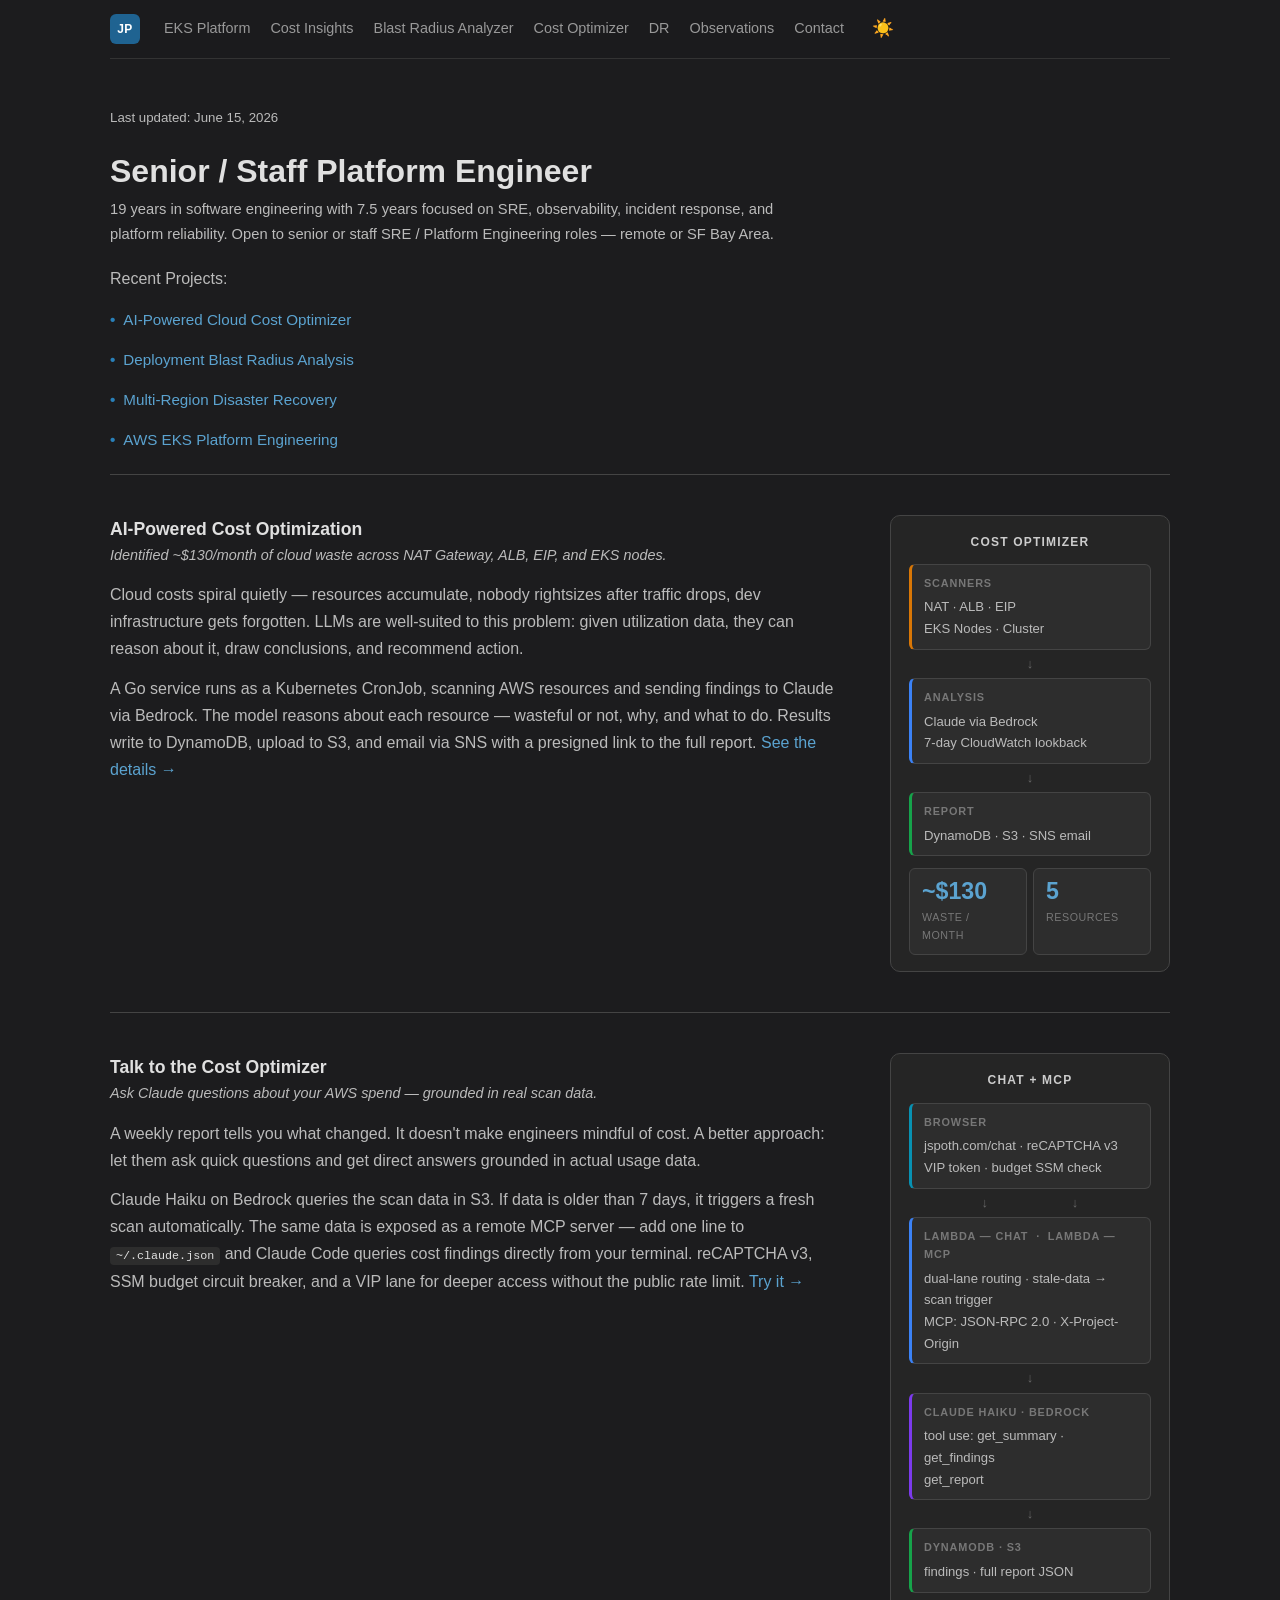
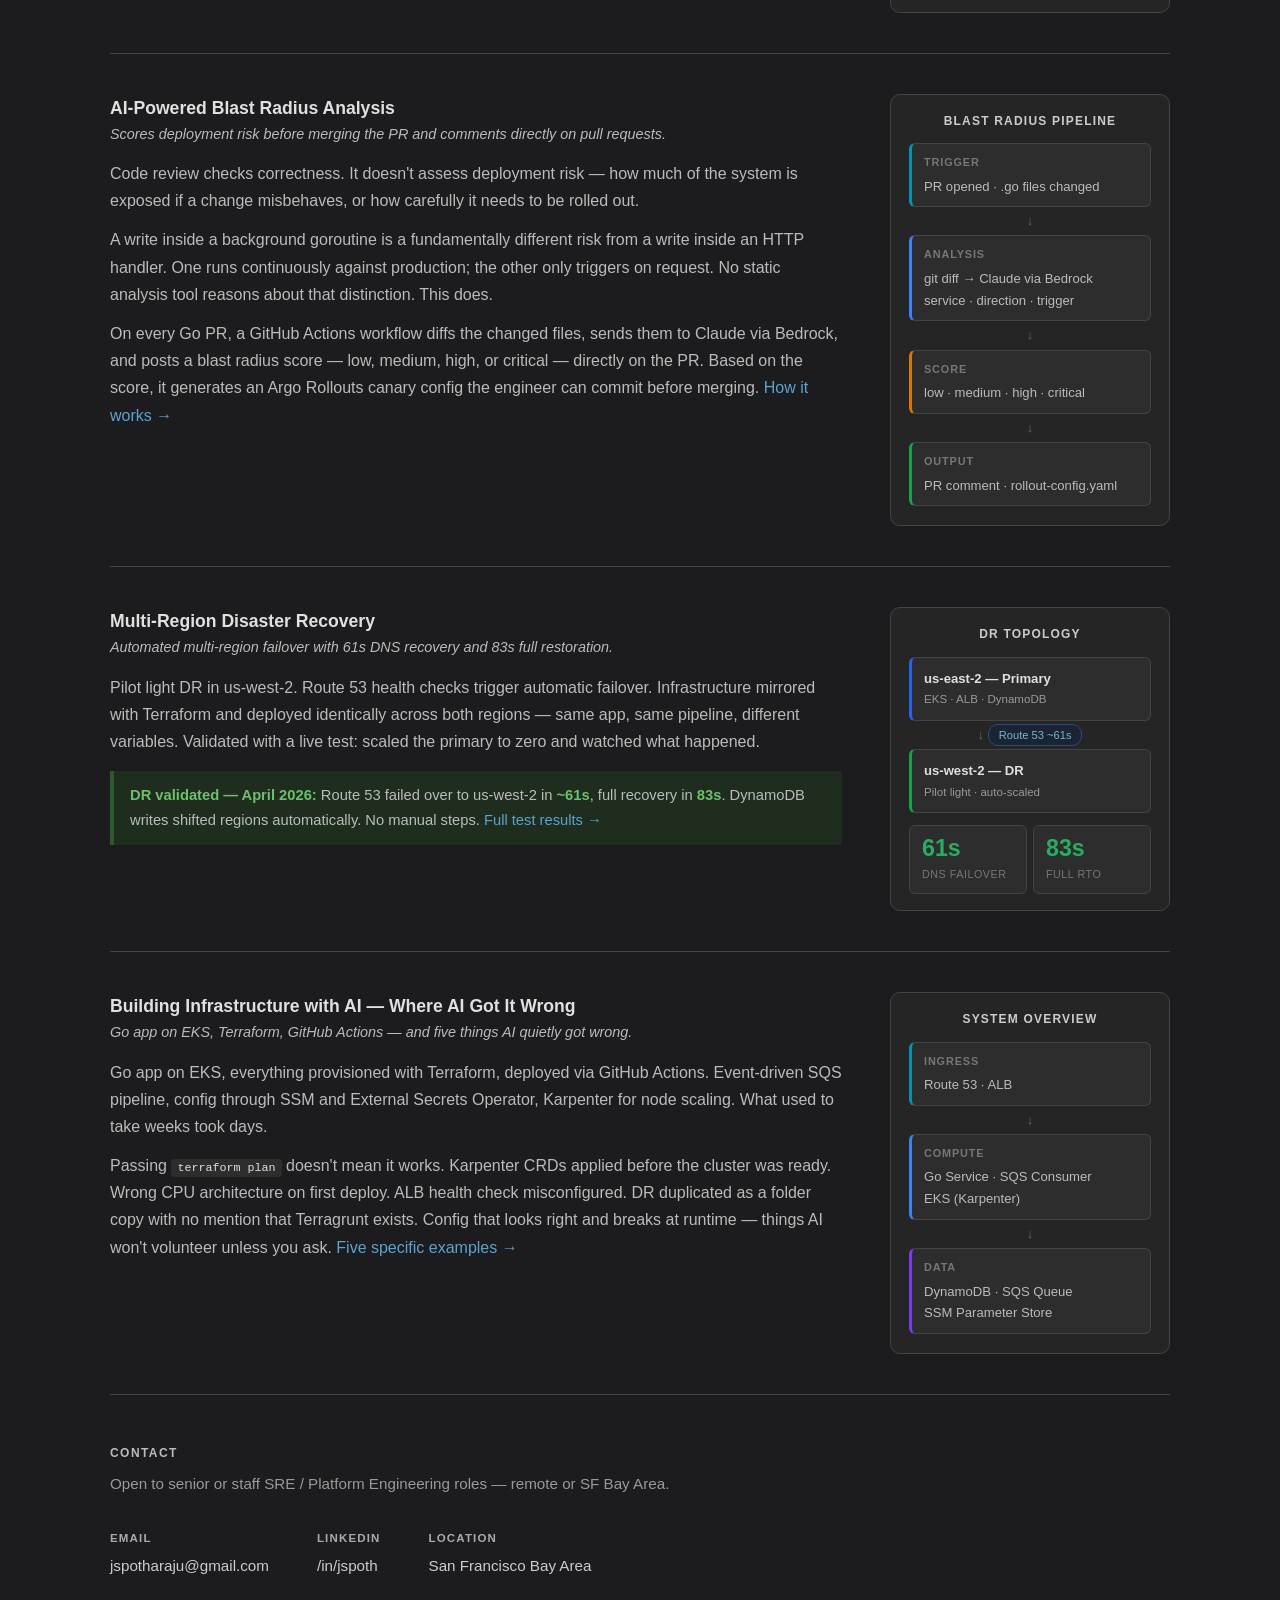
==== index.html @ 430bbf13 "updates" ====
<!DOCTYPE html>
<html lang="en">
<head>
  <script src="/nav.js"></script>
  <link rel="stylesheet" href="/common.css">
  <link rel="stylesheet" href="/dark.css">
  <meta charset="UTF-8" />
  <meta name="viewport" content="width=device-width, initial-scale=1.0" />
  <title>Jay — Senior / Staff Platform Engineer — SRE</title>
  <meta name="description" content="Senior / Staff Platform Engineer with 19 years in software engineering and 7.5 years in SRE. Projects: AI Cost Optimizer, Blast Radius Analyzer, Multi-Region DR, EKS Platform." />
  <meta property="og:title" content="Jay — Senior / Staff Platform Engineer" />
  <meta property="og:description" content="Senior / Staff Platform Engineer with 19 years in software engineering and 7.5 years in SRE. Projects: AI Cost Optimizer, Blast Radius Analyzer, Multi-Region DR, EKS Platform." />
  <meta property="og:url" content="https://jspoth.com" />
  <meta property="og:type" content="website" />
  <link rel="canonical" href="https://jspoth.com" />
  <link rel="sitemap" type="application/xml" href="/sitemap.xml" />
  <meta name="google-site-verification" content="3EYfHaQ2syX9AmXvRzODQ7EizHrTrhotlU9cLzuKhT4" />
  <style>


    /* INTRO — full width */
    .intro { max-width: 680px; margin-bottom: 0; }
    .bio { font-size: 0.82em; color: #aaa; text-transform: uppercase; letter-spacing: 0.08em; margin-bottom: 10px; }
    h1 { font-size: 2rem; font-weight: 600; margin-bottom: 6px; line-height: 1.25; }
    .dateline { font-size: 0.83em; color: #aaa; margin-bottom: 20px; }
    .dateline a { color: #aaa; }
    .dateline a:hover { color: #2980b9; }
    .experience { font-size: 0.92em; color: #666; margin-bottom: 18px; }
    .projects-list {
      list-style: none;
      padding: 0;
      margin: 0 0 18px;
    }
    .projects-list li {
      padding: 3px 0;
      color: #444;
      font-size: 0.95em;
    }
    .projects-list li::before {
      content: "•";
      color: #2980b9;
      font-weight: 700;
      margin-right: 8px;
    }
    .tagline {
      font-size: 0.9em;
      color: #2980b9;
      margin: -8px 0 14px;
      font-style: italic;
    }

    /* SECTION ROWS */
    .section {
      display: grid;
      grid-template-columns: 1fr 280px;
      gap: 48px;
      align-items: start;
      border-top: 1px solid #999;
      padding: 40px 0;
    }

    /* LEFT: text */
    h2 { font-size: 1.1rem; font-weight: 600; margin: 0 0 6px; color: #111; }
    p { margin: 0 0 12px; color: #444; }
    p:last-child { margin-bottom: 0; }
    .callout {
      background: #e8f5e9;
      border-left: 4px solid #27ae60;
      padding: 12px 16px;
      border-radius: 0 4px 4px 0;
      margin: 16px 0 0;
      font-size: 0.92em;
      color: #333;
    }
    .callout strong { color: #1e7e34; }

    /* RIGHT: diagram */
    .diagram {
      background: #fafafa;
      border: 1.5px solid #222;
      border-radius: 10px;
      padding: 16px 18px;
      font-size: 0.82em;
    }
    .diagram-label {
      font-size: 0.75rem;
      font-weight: 700;
      text-transform: uppercase;
      letter-spacing: 0.1em;
      color: #111;
      text-align: center;
      margin-bottom: 12px;
    }
    .layer {
      background: #fff;
      border: 1px solid #e8e8e8;
      border-left: 3px solid #e8e8e8;
      border-radius: 6px;
      padding: 9px 12px;
      margin-bottom: 3px;
    }
    .layer.blue   { border-color: #bfdbfe; border-left-color: #3b82f6; }
    .layer.purple { border-color: #ddd6fe; border-left-color: #7c3aed; }
    .layer.cyan   { border-color: #a5f3fc; border-left-color: #0891b2; }
    .layer.green  { border-color: #bbf7d0; border-left-color: #16a34a; }
    .layer.amber  { border-color: #fde68a; border-left-color: #d97706; }
    .layer.red    { border-color: #fecaca; border-left-color: #dc2626; }
    .layer-title {
      font-size: 0.68rem;
      font-weight: 600;
      text-transform: uppercase;
      letter-spacing: 0.08em;
      color: #999;
      margin-bottom: 4px;
    }
    .layer-body { color: #444; line-height: 1.65; }
    .flow-arrow { text-align: center; color: #bbb; margin: 3px 0; }
    .region {
      background: #fff;
      border: 1px solid #e0e0e0;
      border-left: 3px solid #e0e0e0;
      border-radius: 6px;
      padding: 10px 12px;
      margin-bottom: 3px;
    }
    .region.primary { border-color: #93c5fd; border-left-color: #2563eb; }
    .region.standby { border-color: #86efac; border-left-color: #16a34a; }
    .region-name { font-weight: 600; color: #222; }
    .region-sub  { color: #888; font-size: 0.88em; }
    .failover-badge {
      display: inline-block;
      background: #e3f2fd;
      border: 1px solid #90caf9;
      border-radius: 10px;
      padding: 1px 10px;
      color: #1976d2;
      font-size: 0.85em;
    }
    .stats { display: grid; grid-template-columns: 1fr 1fr; gap: 6px; margin-top: 12px; }
    .stat {
      background: #fff;
      border: 1px solid #e8e8e8;
      border-radius: 6px;
      padding: 10px 12px;
    }
    .stat-value { font-size: 1.45rem; font-weight: 600; color: #2980b9; line-height: 1.1; }
    .stat-value.green { color: #27ae60; }
    .stat-label { font-size: 0.67rem; color: #aaa; margin-top: 3px; text-transform: uppercase; letter-spacing: 0.05em; }

    /* ARCH DIAGRAM */
    .arch-section { border-top: 1px solid #999; padding: 40px 0; }
    .arch-section h2 { font-size: 1.1rem; font-weight: 600; margin: 0 0 32px; color: #111; }
    .arch-grid {
      display: grid;
      grid-template-columns: 1fr 180px 1fr;
      gap: 0;
      align-items: start;
    }
    .swim-lane {
      border: 1.5px solid #e0e0e0;
      border-radius: 10px;
      overflow: hidden;
    }
    .swim-lane-header {
      background: #f4f4f4;
      border-bottom: 1.5px solid #e0e0e0;
      padding: 8px 14px;
      font-size: 0.7rem;
      font-weight: 700;
      text-transform: uppercase;
      letter-spacing: 0.1em;
      color: #666;
      text-align: center;
    }
    .swim-lane-body { padding: 14px 12px; }
    .arch-node {
      border-radius: 6px;
      padding: 8px 12px;
      margin-bottom: 4px;
      font-size: 0.8em;
      line-height: 1.5;
    }
    .arch-node.trigger  { background: #fef3c7; border: 1px solid #fde68a; }
    .arch-node.compute  { background: #dbeafe; border: 1px solid #bfdbfe; }
    .arch-node.analysis { background: #ede9fe; border: 1px solid #ddd6fe; }
    .arch-node.data     { background: #d1fae5; border: 1px solid #a7f3d0; }
    .arch-node.notify   { background: #fee2e2; border: 1px solid #fecaca; }
    .arch-node.client   { background: #e0f2fe; border: 1px solid #bae6fd; }
    .arch-node-title    { font-weight: 600; color: #222; }
    .arch-node-sub      { color: #666; font-size: 0.88em; }
    .arch-arrow { text-align: center; color: #bbb; font-size: 0.9em; margin: 3px 0; }
    .arch-center {
      display: flex;
      flex-direction: column;
      align-items: center;
      justify-content: center;
      padding: 14px 8px;
      gap: 6px;
      margin-top: 36px;
    }
    .data-store {
      background: #d1fae5;
      border: 1.5px solid #34d399;
      border-radius: 8px;
      padding: 10px 12px;
      width: 100%;
      box-sizing: border-box;
      text-align: center;
      font-size: 0.78em;
    }
    .data-store-label { font-weight: 700; color: #065f46; font-size: 0.72em; text-transform: uppercase; letter-spacing: 0.06em; }
    .data-store-sub { color: #047857; }
    .arch-h-arrow { color: #bbb; font-size: 0.85em; text-align: center; margin: 4px 0; }
    .ssm-badge {
      display: inline-block;
      background: #fff7ed;
      border: 1px solid #fed7aa;
      border-radius: 4px;
      padding: 2px 7px;
      font-size: 0.75em;
      color: #9a3412;
    }
    .lane-connector {
      display: flex;
      align-items: center;
      justify-content: center;
      padding: 0 4px;
      margin-top: 80px;
      color: #bbb;
      font-size: 1.1em;
    }

    /* CONTACT */
    .contact-section {
      border-top: 1px solid #999;
      padding: 48px 0 64px;
    }
    .contact-heading {
      font-size: 0.75rem;
      font-weight: 700;
      text-transform: uppercase;
      letter-spacing: 0.12em;
      color: #999;
      margin: 0 0 8px;
    }
    .contact-sub {
      color: #555;
      font-size: 0.95em;
      margin: 0 0 32px;
    }
    .contact-grid {
      display: flex;
      gap: 48px;
      flex-wrap: wrap;
    }
    .contact-item { display: flex; flex-direction: column; gap: 4px; }
    .contact-label {
      font-size: 0.72rem;
      font-weight: 600;
      text-transform: uppercase;
      letter-spacing: 0.1em;
      color: #aaa;
    }
    .contact-value { font-size: 0.95em; color: #333; }
    a.contact-value { color: #2980b9; }
    a.contact-value:hover { text-decoration: underline; }

    /* MOBILE */
    @media (max-width: 740px) {
      .section { grid-template-columns: 1fr; gap: 24px; }
      .arch-grid { grid-template-columns: 1fr; }
      .arch-center { margin-top: 0; }
      .lane-connector { display: none; }
      .contact-grid { gap: 24px; }
    }
  </style>
</head>
<body>

  <nav></nav>

  <script>
    const _t = new URLSearchParams(window.location.search).get("token");
    if (_t) { localStorage.setItem("vip_token", _t); history.replaceState(null, "", "/"); }
    document.addEventListener('DOMContentLoaded', function() {
      var u = 'jspotharaju', d = 'gmail.com';
      var el = document.getElementById('contact-email');
      if (el) { el.href = 'mailto:' + u + '@' + d; el.textContent = u + '@' + d; }
    });
  </script>

  <!-- INTRO: full width -->
  <div class="intro">
    <p class="dateline">Last updated: June 15, 2026</p>
    <h1>Senior / Staff Platform Engineer</h1>
    <p class="experience">19 years in software engineering with 7.5 years focused on SRE, observability, incident response, and platform reliability.
      Open to senior or staff SRE / Platform Engineering roles — remote or SF Bay Area.</p>
    <p> Recent Projects: </p>
    <ul class="projects-list">
      <li><a href="#cost-optimizer">AI-Powered Cloud Cost Optimizer</a></li>
      <li><a href="#blast-radius">Deployment Blast Radius Analysis</a></li>
      <li><a href="#dr">Multi-Region Disaster Recovery</a></li>
      <li><a href="#eks-platform">AWS EKS Platform Engineering</a></li>
    </ul>
  </div>

  <!-- SECTION 1: Cost Optimization -->
  <div id="cost-optimizer" class="section">
    <div>
      <h2>AI-Powered Cost Optimization</h2>
      <p class="tagline">Identified ~$130/month of cloud waste across NAT Gateway, ALB, EIP, and EKS nodes.</p>
      <p>
        Cloud costs spiral quietly — resources accumulate, nobody rightsizes after traffic drops, dev infrastructure gets forgotten. LLMs are well-suited to this problem: given utilization data, they can reason about it, draw conclusions, and recommend action.
      </p>
      <p>
        A Go service runs as a Kubernetes CronJob, scanning AWS resources and sending findings to Claude via Bedrock.
        The model reasons about each resource — wasteful or not, why, and what to do. Results write to DynamoDB,
        upload to S3, and email via SNS with a presigned link to the full report.
        <a href="cost-optimizer.html">See the details →</a>
      </p>
    </div>
    <div class="diagram">
      <div class="diagram-label">Cost Optimizer</div>
      <div class="layer amber">
        <div class="layer-title">Scanners</div>
        <div class="layer-body">NAT &middot; ALB &middot; EIP<br>EKS Nodes &middot; Cluster</div>
      </div>
      <div class="flow-arrow">↓</div>
      <div class="layer blue">
        <div class="layer-title">Analysis</div>
        <div class="layer-body">Claude via Bedrock<br>7-day CloudWatch lookback</div>
      </div>
      <div class="flow-arrow">↓</div>
      <div class="layer green">
        <div class="layer-title">Report</div>
        <div class="layer-body">DynamoDB &middot; S3 &middot; SNS email</div>
      </div>
      <div class="stats">
        <div class="stat">
          <div class="stat-value">~$130</div>
          <div class="stat-label">Waste / Month</div>
        </div>
        <div class="stat">
          <div class="stat-value">5</div>
          <div class="stat-label">Resources</div>
        </div>
      </div>
    </div>
  </div>

  <!-- SECTION 2: Talk to the Cost Optimizer -->
  <div class="section">
    <div>
      <h2>Talk to the Cost Optimizer</h2>
      <p class="tagline">Ask Claude questions about your AWS spend — grounded in real scan data.</p>
      <p>
        A weekly report tells you what changed. It doesn't make engineers mindful of cost. A better approach: let them ask quick questions and get direct answers grounded in actual usage data.
      </p>
      <p>
        Claude Haiku on Bedrock queries the scan data in S3. If data is older than 7 days, it triggers a fresh scan automatically. The same data is exposed as a remote MCP server — add one line to <code>~/.claude.json</code> and Claude Code queries cost findings directly from your terminal. reCAPTCHA v3, SSM budget circuit breaker, and a VIP lane for deeper access without the public rate limit.
        <a href="chat.html">Try it →</a>
      </p>
    </div>
    <div class="diagram">
      <div class="diagram-label">Chat + MCP</div>
      <div class="layer cyan">
        <div class="layer-title">Browser</div>
        <div class="layer-body">jspoth.com/chat · reCAPTCHA v3<br>VIP token · budget SSM check</div>
      </div>
      <div class="flow-arrow">↓ &nbsp;&nbsp;&nbsp;&nbsp;&nbsp;&nbsp;&nbsp;&nbsp;&nbsp;&nbsp;&nbsp;&nbsp;&nbsp;&nbsp;&nbsp;&nbsp;&nbsp;&nbsp;&nbsp;&nbsp;&nbsp;&nbsp;↓</div>
      <div class="layer blue">
        <div class="layer-title">Lambda — chat &nbsp;·&nbsp; Lambda — mcp</div>
        <div class="layer-body">dual-lane routing · stale-data → scan trigger<br>MCP: JSON-RPC 2.0 · X-Project-Origin</div>
      </div>
      <div class="flow-arrow">↓</div>
      <div class="layer purple">
        <div class="layer-title">Claude Haiku · Bedrock</div>
        <div class="layer-body">tool use: get_summary · get_findings<br>get_report</div>
      </div>
      <div class="flow-arrow">↓</div>
      <div class="layer green">
        <div class="layer-title">DynamoDB · S3</div>
        <div class="layer-body">findings · full report JSON</div>
      </div>
    </div>
  </div>

  <!-- SECTION 3: Blast Radius Analysis -->
  <div id="blast-radius" class="section">
    <div>
      <h2>AI-Powered Blast Radius Analysis</h2>
      <p class="tagline">Scores deployment risk before merging the PR and comments directly on pull requests.</p>
      <p>
        Code review checks correctness. It doesn't assess deployment risk — how much of the system is exposed if a change misbehaves, or how carefully it needs to be rolled out.
      </p>
      <p>
        A write inside a background goroutine is a fundamentally different risk from a write inside an HTTP handler. One runs continuously against production; the other only triggers on request. No static analysis tool reasons about that distinction. This does.
      </p>
      <p>
        On every Go PR, a GitHub Actions workflow diffs the changed files, sends them to Claude via Bedrock, and posts a blast radius score — low, medium, high, or critical — directly on the PR. Based on the score, it generates an Argo Rollouts canary config the engineer can commit before merging.
        <a href="blast-radius.html">How it works &rarr;</a>
      </p>
    </div>
    <div class="diagram">
      <div class="diagram-label">Blast Radius Pipeline</div>
      <div class="layer cyan">
        <div class="layer-title">Trigger</div>
        <div class="layer-body">PR opened &middot; .go files changed</div>
      </div>
      <div class="flow-arrow">&darr;</div>
      <div class="layer blue">
        <div class="layer-title">Analysis</div>
        <div class="layer-body">git diff &rarr; Claude via Bedrock<br>service &middot; direction &middot; trigger</div>
      </div>
      <div class="flow-arrow">&darr;</div>
      <div class="layer amber">
        <div class="layer-title">Score</div>
        <div class="layer-body">low &middot; medium &middot; high &middot; critical</div>
      </div>
      <div class="flow-arrow">&darr;</div>
      <div class="layer green">
        <div class="layer-title">Output</div>
        <div class="layer-body">PR comment &middot; rollout-config.yaml</div>
      </div>
    </div>
  </div>

  <!-- SECTION 4: Multi-Region DR -->
  <div id="dr" class="section">
    <div>
      <h2>Multi-Region Disaster Recovery</h2>
      <p class="tagline">Automated multi-region failover with 61s DNS recovery and 83s full restoration.</p>
      <p>
        Pilot light DR in us-west-2. Route 53 health checks trigger automatic failover. Infrastructure mirrored with Terraform and deployed identically across both regions — same app, same pipeline, different variables. Validated with a live test: scaled the primary to zero and watched what happened.
      </p>
      <div class="callout">
        <strong>DR validated — April 2026:</strong> Route 53 failed over to us-west-2 in <strong>~61s</strong>,
        full recovery in <strong>83s</strong>. DynamoDB writes shifted regions automatically. No manual steps.
        <a href="dr.html#test-results">Full test results →</a>
      </div>
    </div>
    <div class="diagram">
      <div class="diagram-label">DR Topology</div>
      <div class="region primary">
        <div class="region-name">us-east-2 — Primary</div>
        <div class="region-sub">EKS &middot; ALB &middot; DynamoDB</div>
      </div>
      <div class="flow-arrow">↓ <span class="failover-badge">Route 53 ~61s</span></div>
      <div class="region standby">
        <div class="region-name">us-west-2 — DR</div>
        <div class="region-sub">Pilot light &middot; auto-scaled</div>
      </div>
      <div class="stats">
        <div class="stat">
          <div class="stat-value green">61s</div>
          <div class="stat-label">DNS Failover</div>
        </div>
        <div class="stat">
          <div class="stat-value green">83s</div>
          <div class="stat-label">Full RTO</div>
        </div>
      </div>
    </div>
  </div>

  <!-- SECTION 5: EKS Platform -->
  <div id="eks-platform" class="section">
    <div>
      <h2>Building Infrastructure with AI — Where AI Got It Wrong</h2>
      <p class="tagline">Go app on EKS, Terraform, GitHub Actions — and five things AI quietly got wrong.</p>
      <p>
        Go app on EKS, everything provisioned with Terraform, deployed via GitHub Actions. Event-driven SQS pipeline, config through SSM and External Secrets Operator, Karpenter for node scaling. What used to take weeks took days.
      </p>
      <p>
        Passing <code>terraform plan</code> doesn't mean it works. Karpenter CRDs applied before the cluster was ready. Wrong CPU architecture on first deploy. ALB health check misconfigured. DR duplicated as a folder copy with no mention that Terragrunt exists. Config that looks right and breaks at runtime — things AI won't volunteer unless you ask.
        <a href="lessons.html">Five specific examples →</a>
      </p>
    </div>
    <div class="diagram">
      <div class="diagram-label">System Overview</div>
      <div class="layer cyan">
        <div class="layer-title">Ingress</div>
        <div class="layer-body">Route 53 &middot; ALB</div>
      </div>
      <div class="flow-arrow">↓</div>
      <div class="layer blue">
        <div class="layer-title">Compute</div>
        <div class="layer-body">Go Service &middot; SQS Consumer<br>EKS (Karpenter)</div>
      </div>
      <div class="flow-arrow">↓</div>
      <div class="layer purple">
        <div class="layer-title">Data</div>
        <div class="layer-body">DynamoDB &middot; SQS Queue<br>SSM Parameter Store</div>
      </div>
    </div>
  </div>

  <div id="contact" class="contact-section">
    <p class="contact-heading">Contact</p>
    <p class="contact-sub">Open to senior or staff SRE / Platform Engineering roles — remote or SF Bay Area.</p>
    <div class="contact-grid">
      <div class="contact-item">
        <span class="contact-label">Email</span>
        <a class="contact-value" id="contact-email" href="#">—</a>
      </div>
      <div class="contact-item">
        <span class="contact-label">LinkedIn</span>
        <a class="contact-value" href="https://www.linkedin.com/in/jspoth/" target="_blank" rel="noopener">/in/jspoth</a>
      </div>
      <div class="contact-item">
        <span class="contact-label">Location</span>
        <span class="contact-value">San Francisco Bay Area</span>
      </div>
    </div>
  </div>

  <noscript><p style="font-size:0.85em;color:#999;margin-top:40px;">Email: jspotharaju [at] gmail [dot] com</p></noscript>

</body>
</html>
---- common.css ----
body {
  font-family: -apple-system, BlinkMacSystemFont, "Segoe UI", Roboto, sans-serif;
  max-width: 1060px;
  margin: 0 auto;
  padding: 0 24px 80px;
  color: #333;
  line-height: 1.7;
}

nav {
  position: sticky;
  top: 0;
  background: rgba(255,255,255,0.92);
  backdrop-filter: blur(8px);
  -webkit-backdrop-filter: blur(8px);
  border-bottom: 1px solid #eee;
  padding: 14px 0;
  margin-bottom: 48px;
  z-index: 100;
}
nav a { margin-right: 20px; color: #555; text-decoration: none; font-size: 0.9em; }
nav a:hover { color: #2980b9; }
.logo {
  display: inline-flex;
  align-items: center;
  justify-content: center;
  width: 30px;
  height: 30px;
  background: #2980b9;
  color: #fff !important;
  border-radius: 6px;
  font-weight: 700;
  font-size: 0.75em;
  letter-spacing: 0.04em;
  margin-right: 24px;
  text-decoration: none !important;
  vertical-align: middle;
  flex-shrink: 0;
}
.logo:hover { background: #1f6391; text-decoration: none !important; }

a { color: #2980b9; text-decoration: none; }
a:hover { text-decoration: underline; }

code {
  background: #f4f4f4;
  padding: 2px 6px;
  border-radius: 4px;
  font-size: 0.9em;
}

pre {
  background: #f4f4f4;
  padding: 16px;
  border-radius: 6px;
  overflow-x: auto;
  font-size: 0.88em;
  line-height: 1.6;
}

ol, ul { padding-left: 20px; }
li { margin-bottom: 8px; }
.subtitle { color: #666; margin-top: 0; }

#nav-toggle { display: none; }
.nav-hamburger { display: none; }

@media (max-width: 640px) {
  nav {
    display: flex;
    align-items: center;
    flex-wrap: wrap;
    padding: 10px 0;
  }
  .logo { order: 0; margin-right: auto; }
  .nav-hamburger {
    order: 1;
    display: inline-block;
    cursor: pointer;
    font-size: 1.3em;
    padding: 2px 8px;
  }
  nav button { order: 2; }
  nav a:not(.logo) {
    order: 3;
    display: none;
    width: 100%;
    padding: 8px 0;
    margin-right: 0;
    font-size: 0.9em;
    border-bottom: 1px solid #eee;
  }
  #nav-toggle:checked ~ a:not(.logo) { display: block; }
}
---- dark.css ----
[data-theme="dark"] body { background: #1c1c1e; color: #ccc; }
[data-theme="dark"] nav { background: rgba(28,28,30,0.95) !important; border-color: #333 !important; }
[data-theme="dark"] nav a { color: #999; }
[data-theme="dark"] .logo { background: #1f6391; }
[data-theme="dark"] nav a:hover { color: #5ba3d0; }
[data-theme="dark"] a { color: #5ba3d0; }
[data-theme="dark"] h1, [data-theme="dark"] h2, [data-theme="dark"] h3 { color: #e0e0e0; }
[data-theme="dark"] p { color: #bbb; }
[data-theme="dark"] .projects-list li { color: #ccc; }
[data-theme="dark"] code { background: #2d2d2d; color: #e0e0e0; }
[data-theme="dark"] pre { background: #2d2d2d; color: #e0e0e0; }
[data-theme="dark"] .diagram { background: #252525; border-color: #444; }
[data-theme="dark"] .diagram-label { color: #ccc; }
[data-theme="dark"] .layer { background: #2d2d2d !important; border-color: #444 !important; }
[data-theme="dark"] .layer.blue   { border-left-color: #3b82f6 !important; }
[data-theme="dark"] .layer.purple { border-left-color: #7c3aed !important; }
[data-theme="dark"] .layer.cyan   { border-left-color: #0891b2 !important; }
[data-theme="dark"] .layer.green  { border-left-color: #16a34a !important; }
[data-theme="dark"] .layer.amber  { border-left-color: #d97706 !important; }
[data-theme="dark"] .layer.red    { border-left-color: #dc2626 !important; }
[data-theme="dark"] .layer-title { color: #777 !important; }
[data-theme="dark"] .layer-body { color: #bbb !important; }
[data-theme="dark"] .flow-arrow { color: #666; }
[data-theme="dark"] .arch-node { background: #2d2d2d !important; border-color: #444 !important; }
[data-theme="dark"] .arch-node-title { color: #e0e0e0; }
[data-theme="dark"] .arch-node-sub { color: #999; }
[data-theme="dark"] .data-store { background: #1e2d26 !important; border-color: #2d5a3d !important; }
[data-theme="dark"] .data-store-label { color: #6dbf8a; }
[data-theme="dark"] .data-store-sub { color: #4a9966; }
[data-theme="dark"] .failover-badge { background: #1a2433; border-color: #2d4a7f; color: #7ab3d4; }
[data-theme="dark"] .ssm-badge { background: #2d1e0a; border-color: #7f4a00; color: #d4956a; }
[data-theme="dark"] .stat { background: #2d2d2d; border-color: #444; }
[data-theme="dark"] .stat-value { color: #5ba3d0; }
[data-theme="dark"] .stat-label { color: #777; }
[data-theme="dark"] .callout { background: #1e2d1e; border-color: #2d5a2d; color: #bbb; }
[data-theme="dark"] .callout strong { color: #6dbf6d; }
[data-theme="dark"] .callout.blue { background: #1a2433; border-color: #2d4a7f; color: #bbb; }
[data-theme="dark"] .callout-amber { background: #2a1e0a; border-color: #7f4a00; color: #bbb; }
[data-theme="dark"] .section { border-color: #444; }
[data-theme="dark"] .contact-section { border-color: #444; }
[data-theme="dark"] .contact-sub { color: #999; }
[data-theme="dark"] .contact-value { color: #ccc; }
[data-theme="dark"] .region { background: #2d2d2d !important; border-color: #444 !important; }
[data-theme="dark"] .region.primary { border-left-color: #2563eb !important; }
[data-theme="dark"] .region.standby { border-left-color: #16a34a !important; }
[data-theme="dark"] .region-name { color: #e0e0e0; }
[data-theme="dark"] .region-sub { color: #999; }
[data-theme="dark"] .arch-section { border-color: #444; }
[data-theme="dark"] .swim-lane { border-color: #444; }
[data-theme="dark"] .swim-lane-header { background: #252525; border-color: #444; color: #999; }
[data-theme="dark"] .arch-node { border-color: #444 !important; }
[data-theme="dark"] .data-store { border-color: #444 !important; }
[data-theme="dark"] .pipeline-step { background: #2d2d2d; color: #ccc; }
[data-theme="dark"] .pipeline-arrow { color: #555; }
[data-theme="dark"] .score-low      { background: #1a2d1a; color: #6dbf6d; }
[data-theme="dark"] .score-medium   { background: #2d2a0a; color: #c9a83c; }
[data-theme="dark"] .score-high     { background: #2d1e0a; color: #d4956a; }
[data-theme="dark"] .score-critical { background: #2d0a0a; color: #d46a6a; }
[data-theme="dark"] .pr-comment { background: #222; border-color: #444; color: #ccc; }
[data-theme="dark"] .pr-comment h4 { color: #e0e0e0; }
[data-theme="dark"] table { border-color: #444; }
[data-theme="dark"] th { border-color: #444; color: #999; }
[data-theme="dark"] td { border-color: #333; color: #bbb; }
[data-theme="dark"] .label-go  { background: #1a2d3d; color: #5ba3d0; }
[data-theme="dark"] .label-tf  { background: #2a1e3d; color: #a07dd4; }
[data-theme="dark"] .label-k8s { background: #1a2d1a; color: #6dbf6d; }
[data-theme="dark"] .callout-red { background: #2d1a1a; border-color: #7f3333; color: #bbb; }
[data-theme="dark"] .callout-red strong { color: #d46a6a; }
[data-theme="dark"] .flow-box { background: #2d2d2d !important; border-color: #444 !important; }
[data-theme="dark"] .flow-box.blue   { border-color: #3b82f6 !important; }
[data-theme="dark"] .flow-box.cyan   { border-color: #0891b2 !important; }
[data-theme="dark"] .flow-box.amber  { border-color: #d97706 !important; }
[data-theme="dark"] .flow-box.purple { border-color: #7c3aed !important; }
[data-theme="dark"] .flow-box.green  { border-color: #16a34a !important; }
[data-theme="dark"] .flow-label { color: #e0e0e0; }
[data-theme="dark"] .flow-body { color: #999; }
[data-theme="dark"] .tool-card { background: #2d2d2d; border-color: #444; }
[data-theme="dark"] .tool-card h3 { color: #e0e0e0; }
[data-theme="dark"] .tool-card p { color: #999; }
[data-theme="dark"] .tool-name { color: #5ba3d0; }
[data-theme="dark"] .scenario { background: #252525; border-color: #444; }
[data-theme="dark"] .scenario h3 { color: #e0e0e0; }
[data-theme="dark"] .scenario p { color: #999; }
[data-theme="dark"] .failure-log { border-color: #444; }
[data-theme="dark"] .failure-row { border-color: #333; }
[data-theme="dark"] .failure-label { background: #252525; border-color: #333; color: #e0e0e0; }
[data-theme="dark"] .failure-detail { color: #bbb; }
[data-theme="dark"] .tag-fixed { background: #1a2d1a; color: #6dbf6d; }
[data-theme="dark"] .tag-open  { background: #2d2a0a; color: #c9a83c; }
[data-theme="dark"] .error-msg { background: #2d1a1a; border-color: #7f3333; color: #e0a0a0; }
[data-theme="dark"] .response-content { background: #252525; border-color: #444; color: #ccc; }
[data-theme="dark"] .how-prose { color: #bbb; }
[data-theme="dark"] .how-prose strong { color: #e0e0e0; }
[data-theme="dark"] textarea { background: #252525; color: #ccc; }
[data-theme="dark"] .chat-footer { background: #1e1e1e; border-color: #333; }
[data-theme="dark"] .suggestion { background: #2d2d2d; border-color: #444; color: #aaa; }
[data-theme="dark"] .suggestion:hover { background: #1e2d3d; border-color: #5ba3d0; color: #5ba3d0; }
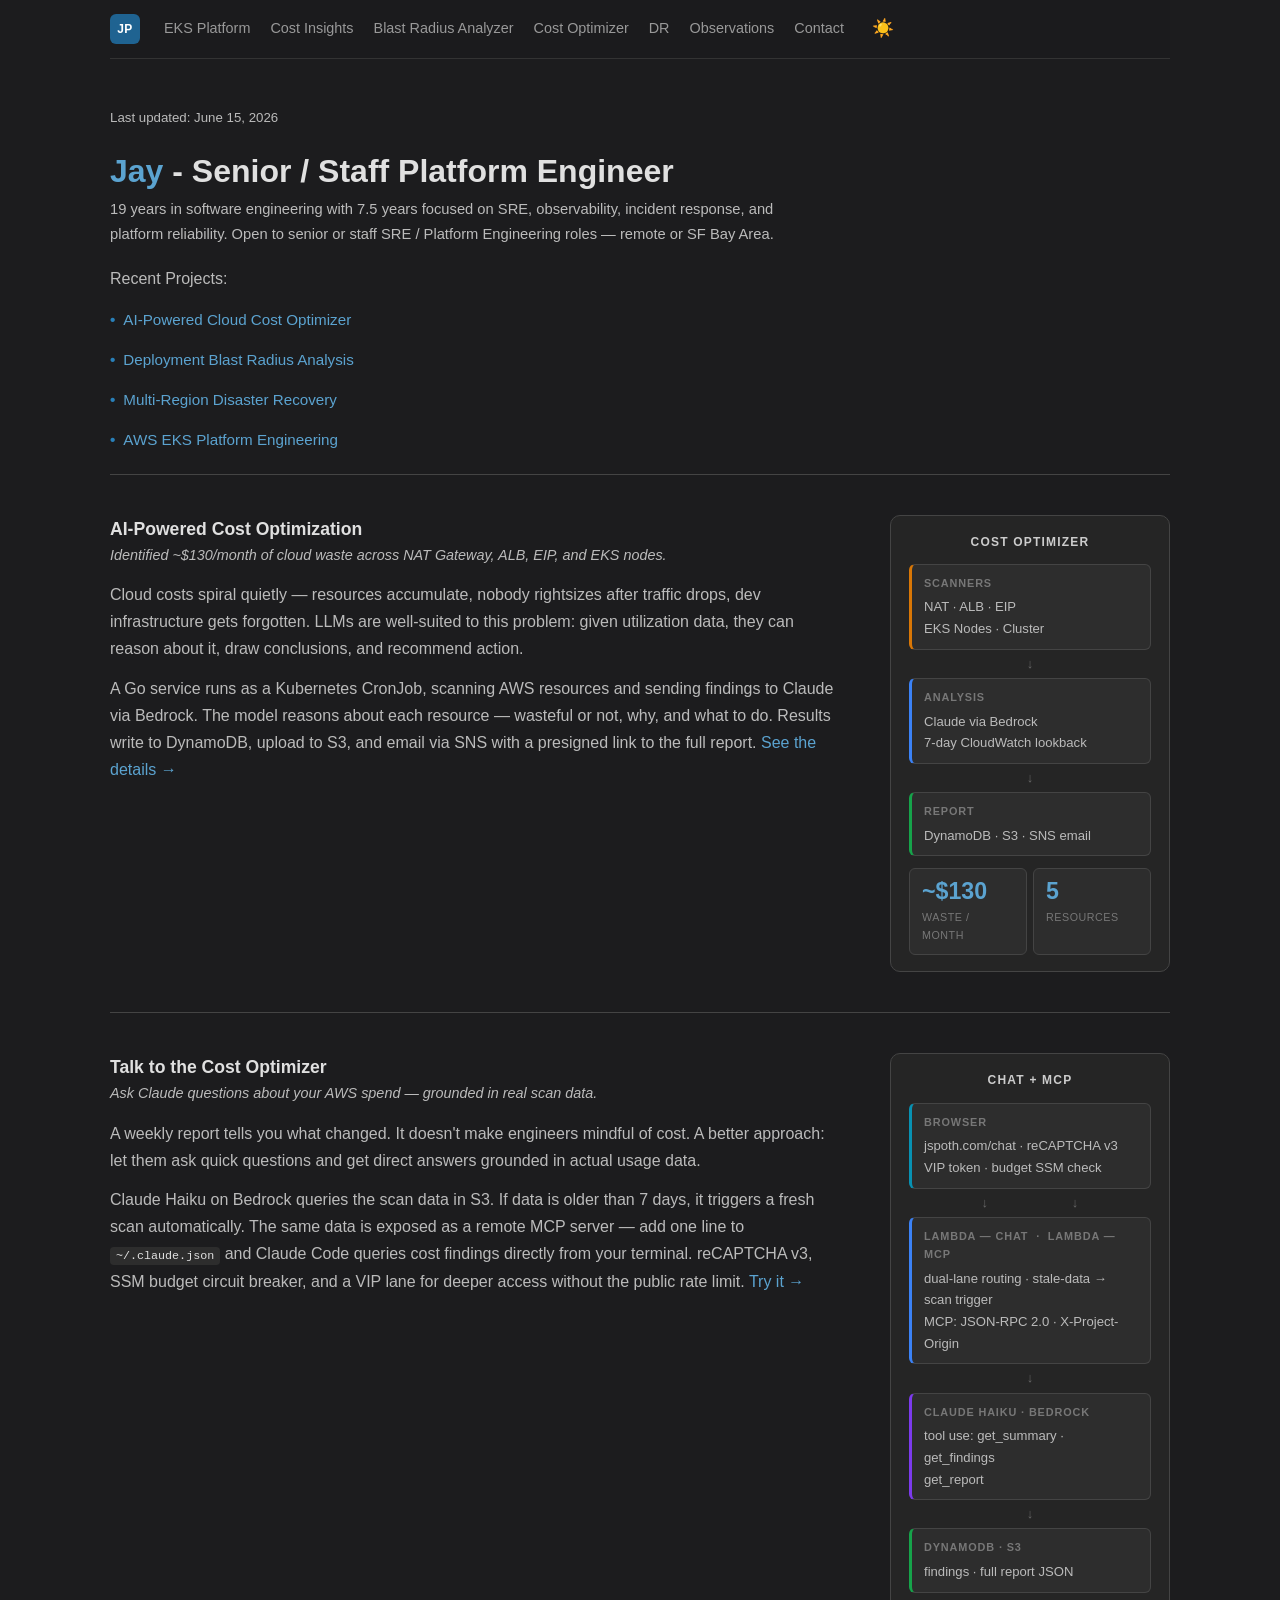
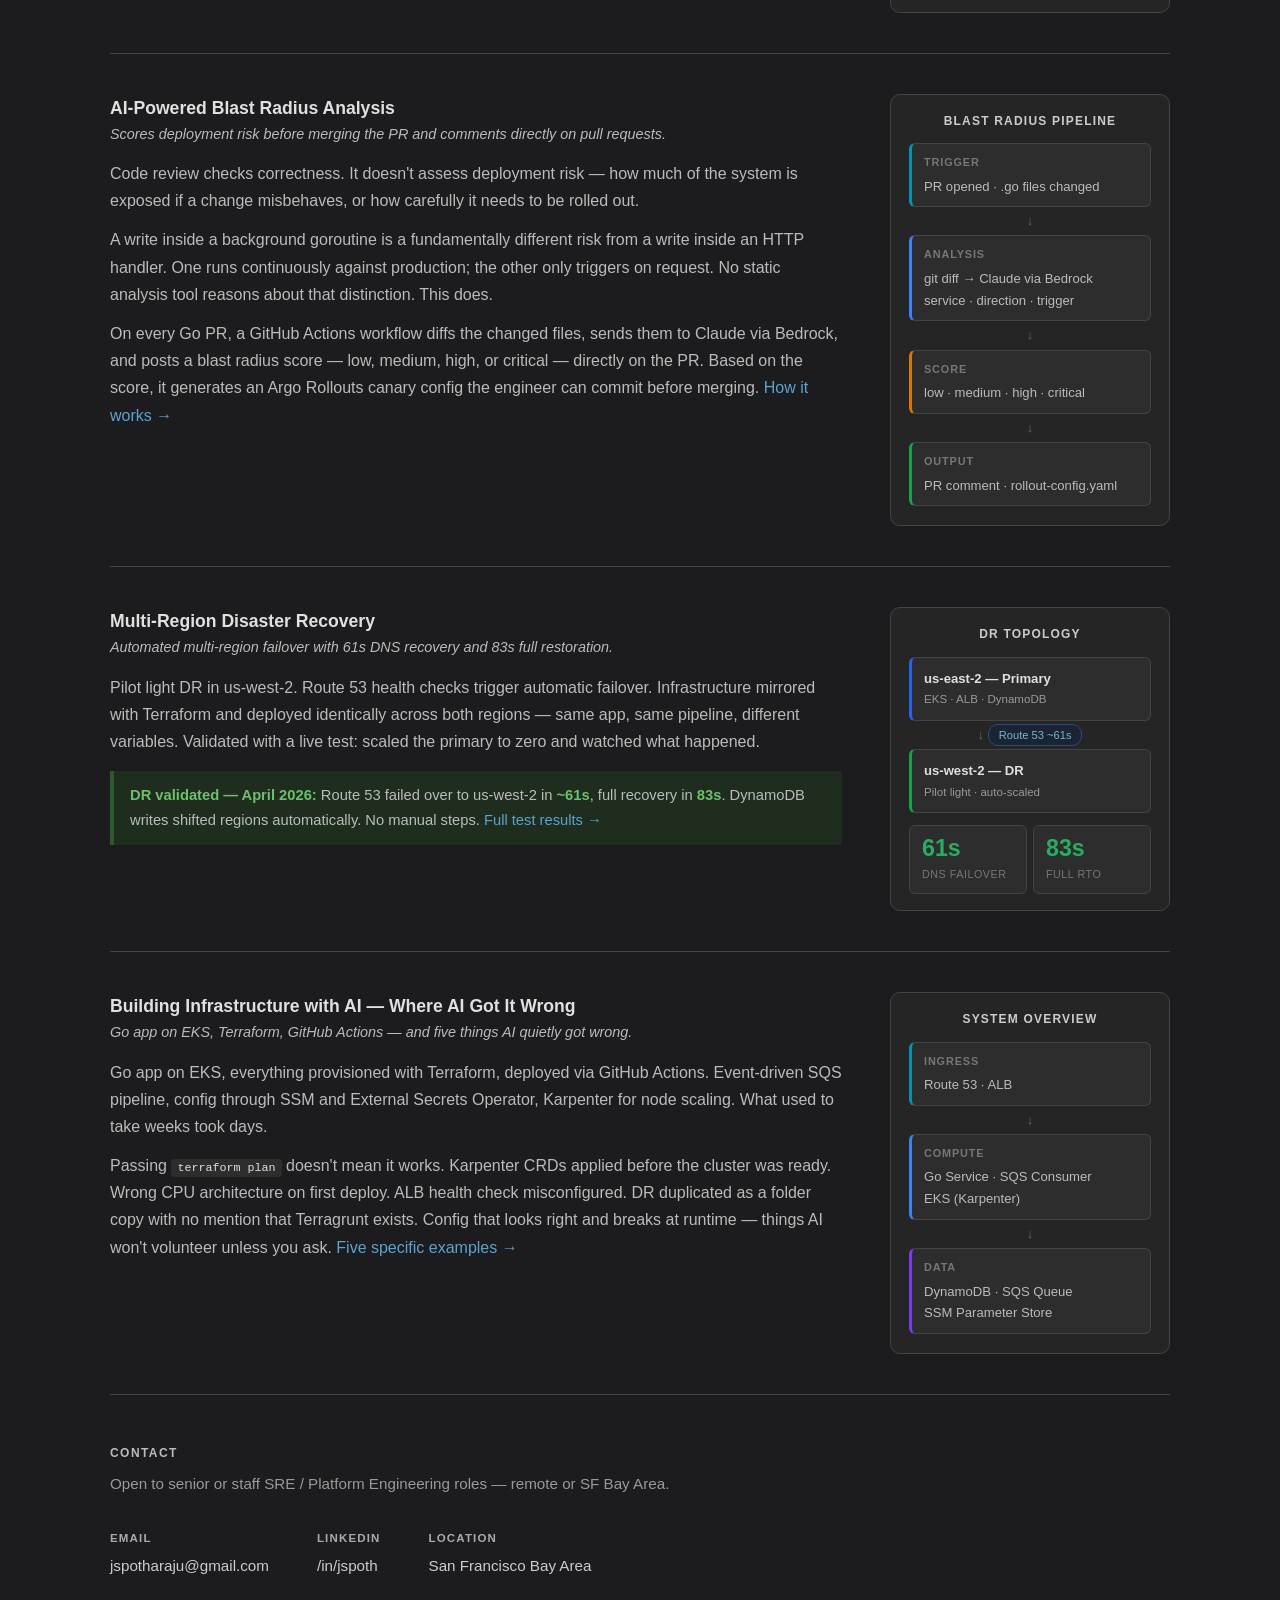
==== commit 771f5a2b: "updates" ====
--- a/index.html
+++ b/index.html
@@ -292,7 +292,7 @@
   <!-- INTRO: full width -->
   <div class="intro">
     <p class="dateline">Last updated: June 15, 2026</p>
-    <h1>Senior / Staff Platform Engineer</h1>
+    <h1> <a href="https://www.linkedin.com/in/jspoth/" target="_blank" rel="noopener">Jay</a> - Senior / Staff Platform Engineer</h1>
     <p class="experience">19 years in software engineering with 7.5 years focused on SRE, observability, incident response, and platform reliability.
       Open to senior or staff SRE / Platform Engineering roles — remote or SF Bay Area.</p>
     <p> Recent Projects: </p>
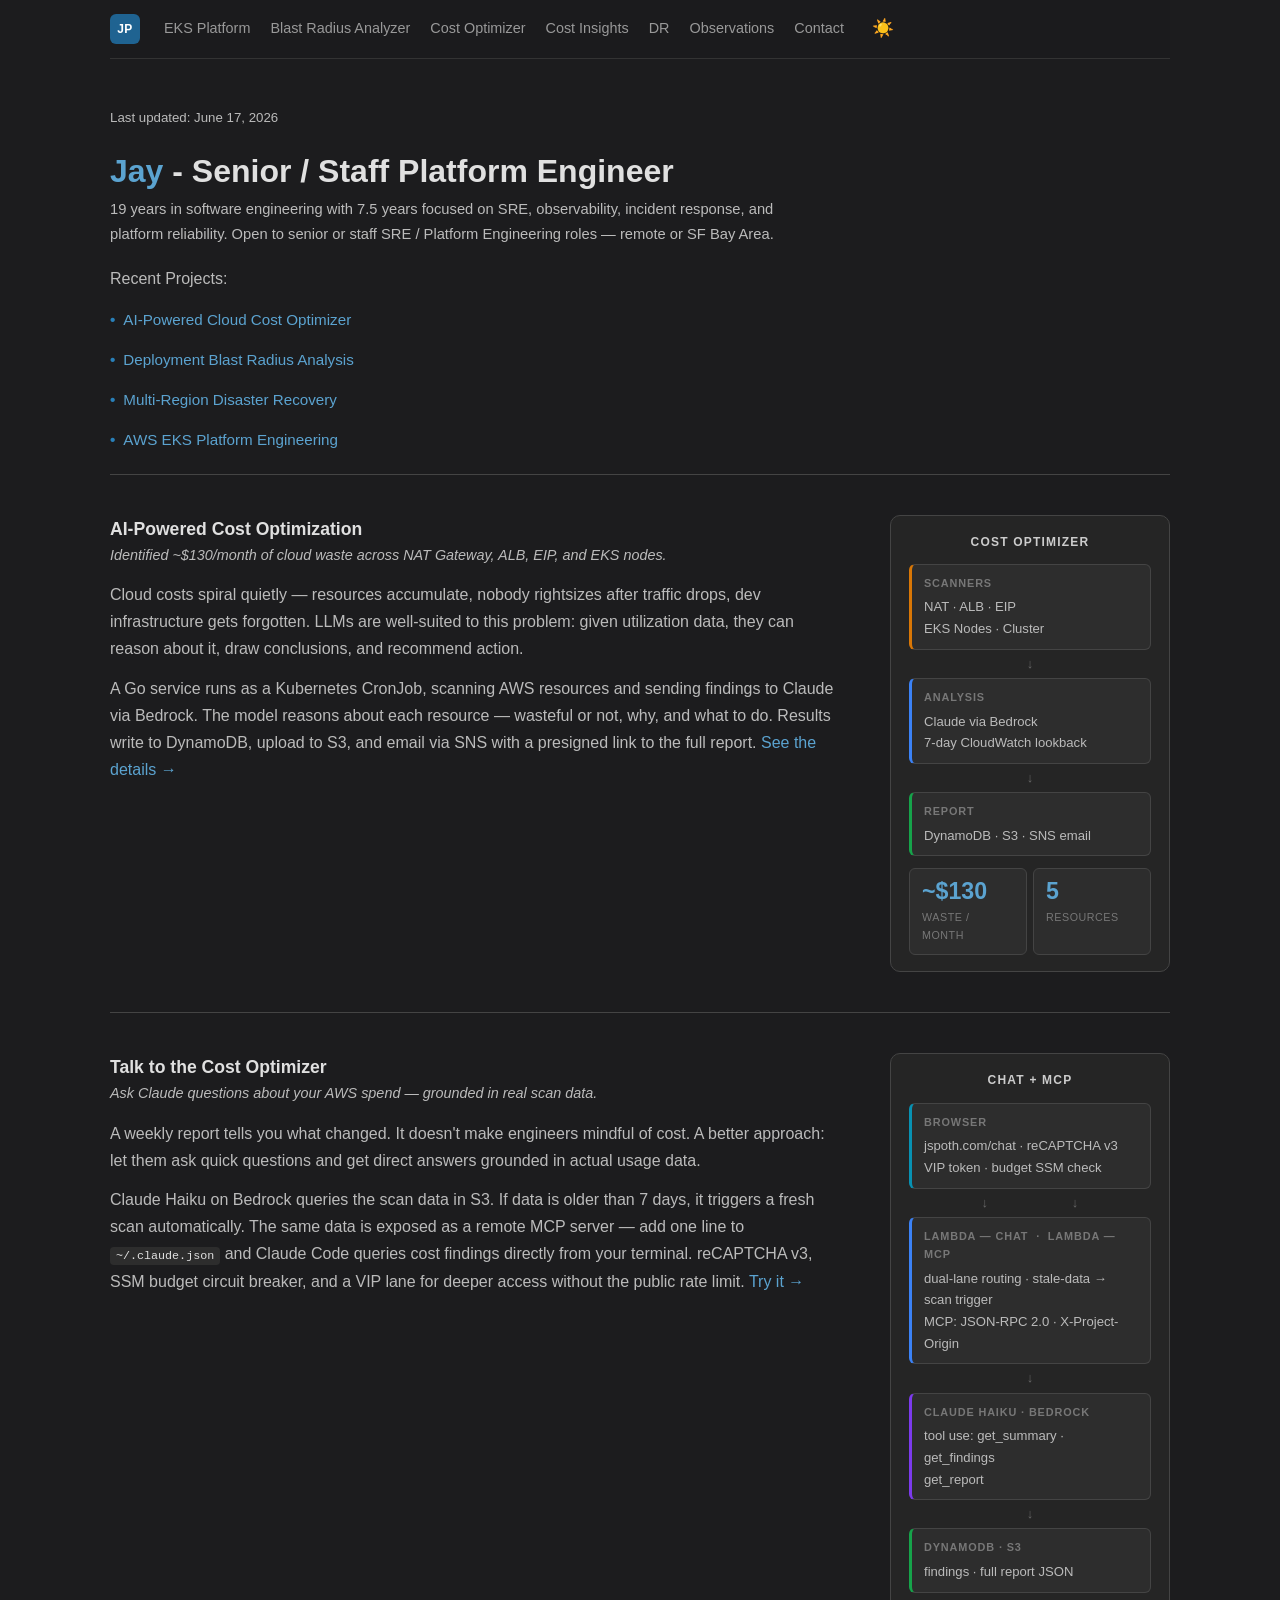
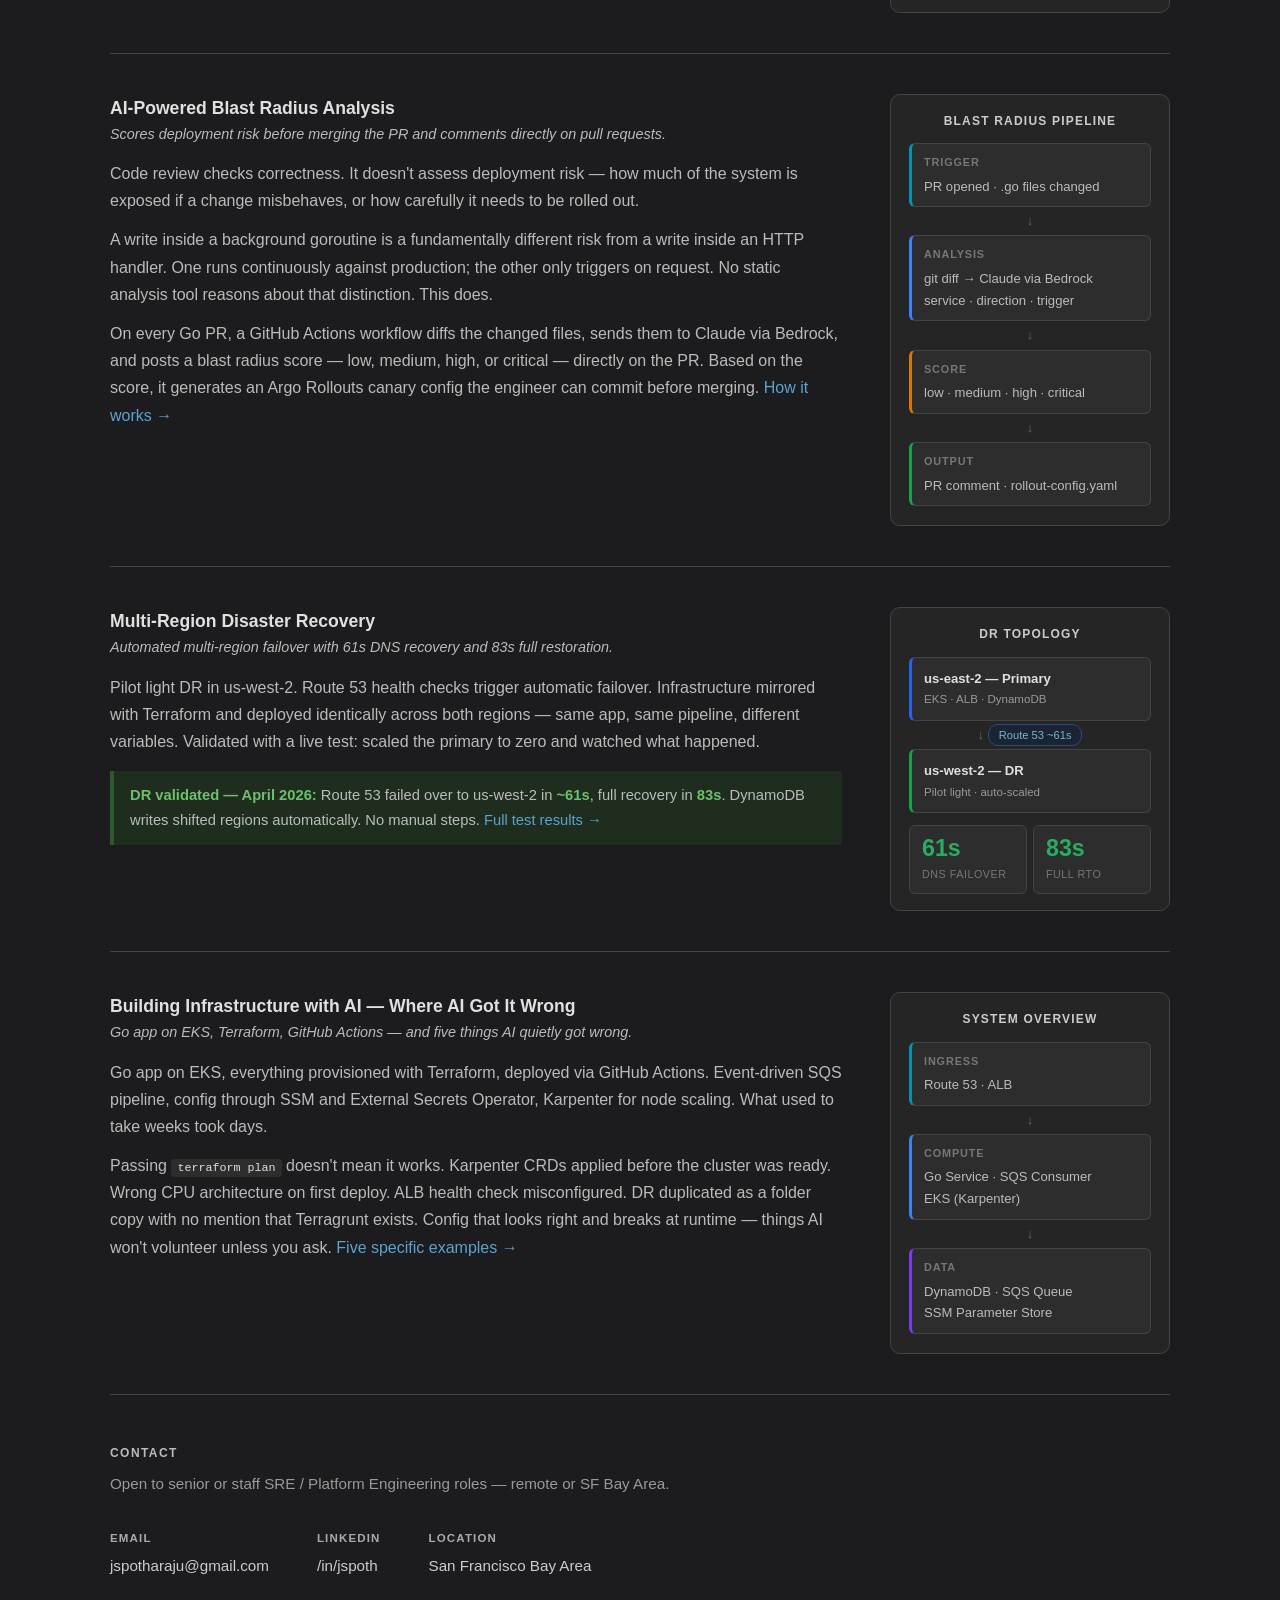
==== commit a3db2377: "updates" ====
--- a/index.html
+++ b/index.html
@@ -291,7 +291,7 @@
 
   <!-- INTRO: full width -->
   <div class="intro">
-    <p class="dateline">Last updated: June 15, 2026</p>
+    <p class="dateline">Last updated: June 17, 2026</p>
     <h1> <a href="https://www.linkedin.com/in/jspoth/" target="_blank" rel="noopener">Jay</a> - Senior / Staff Platform Engineer</h1>
     <p class="experience">19 years in software engineering with 7.5 years focused on SRE, observability, incident response, and platform reliability.
       Open to senior or staff SRE / Platform Engineering roles — remote or SF Bay Area.</p>
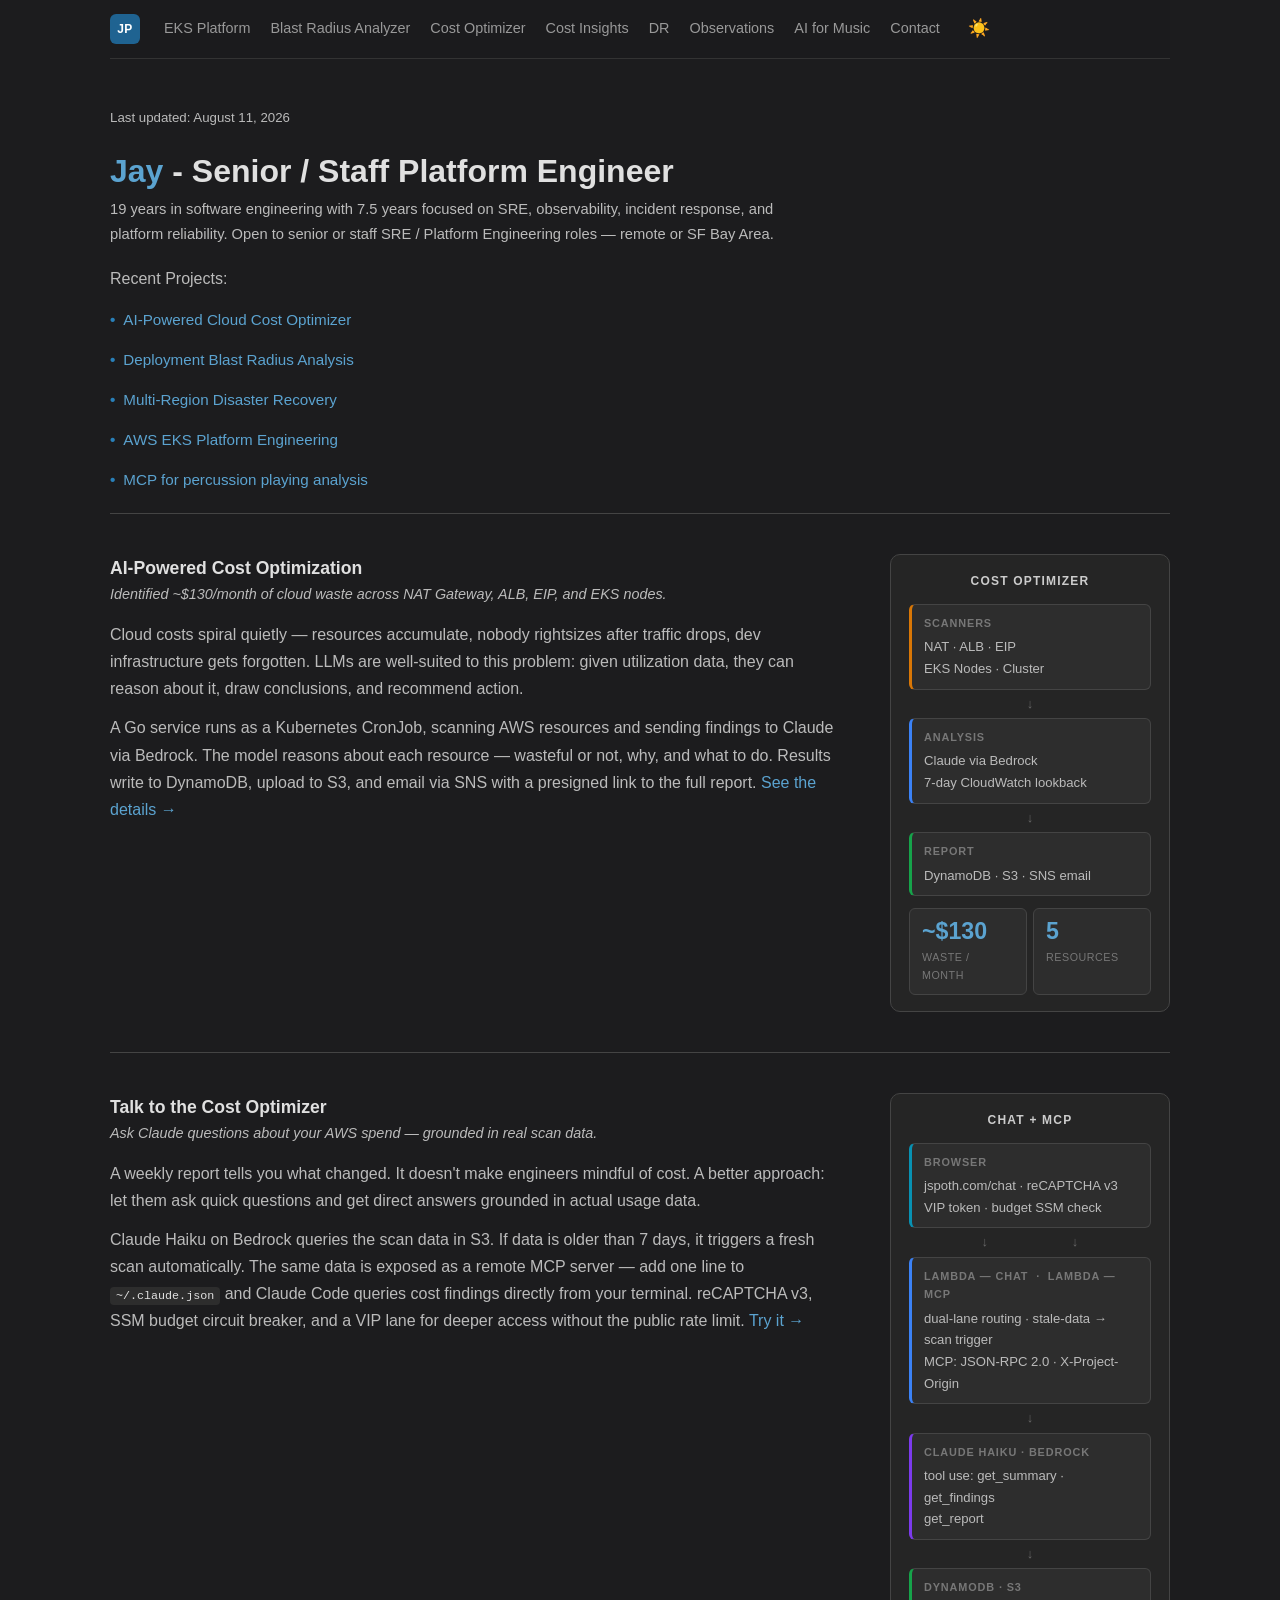
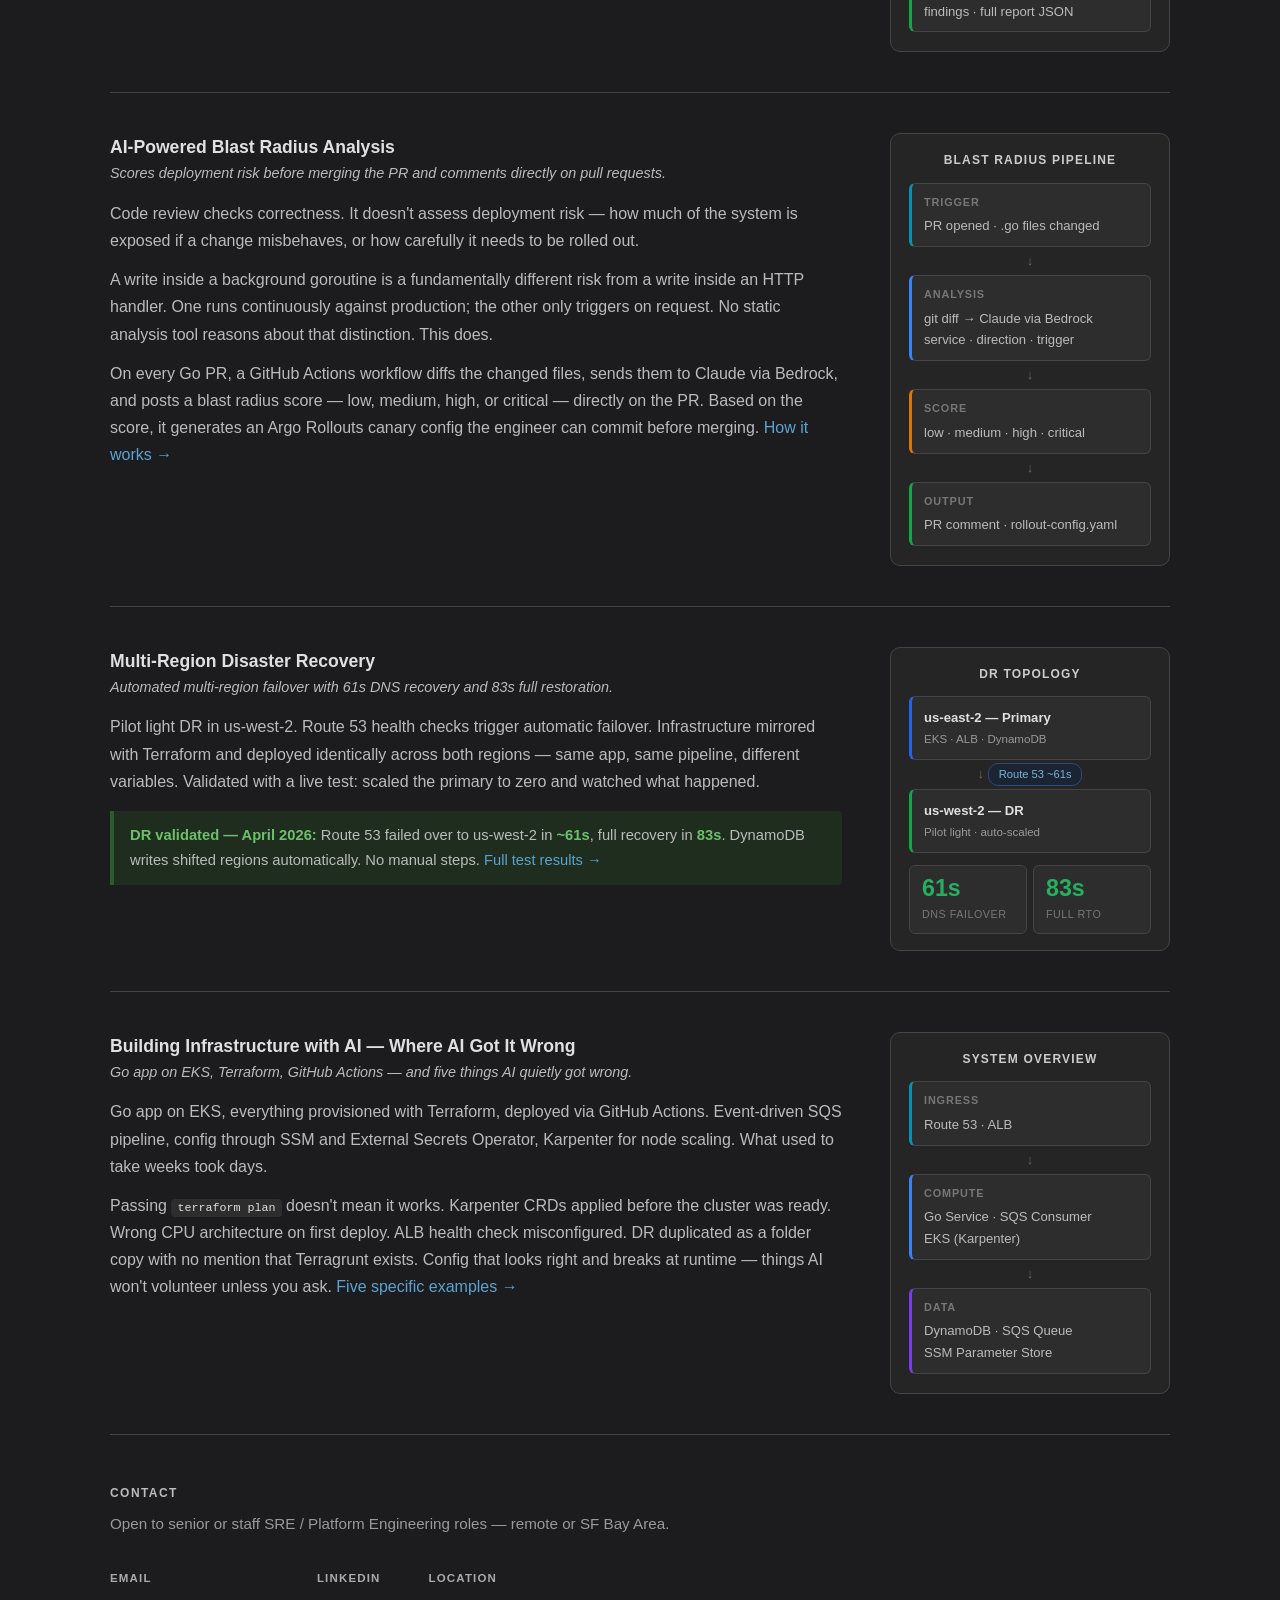
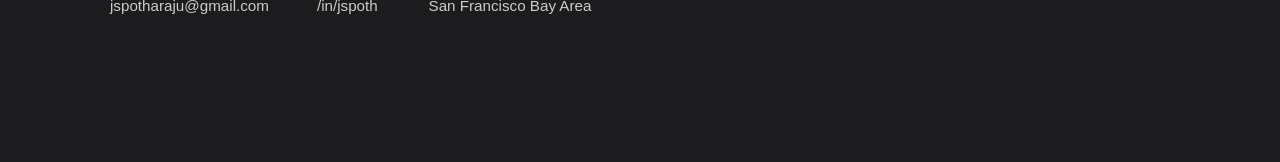
==== commit 4e980fe7: "music" ====
--- a/index.html
+++ b/index.html
@@ -291,7 +291,7 @@
 
   <!-- INTRO: full width -->
   <div class="intro">
-    <p class="dateline">Last updated: June 17, 2026</p>
+    <p class="dateline">Last updated: August 11, 2026</p>
     <h1> <a href="https://www.linkedin.com/in/jspoth/" target="_blank" rel="noopener">Jay</a> - Senior / Staff Platform Engineer</h1>
     <p class="experience">19 years in software engineering with 7.5 years focused on SRE, observability, incident response, and platform reliability.
       Open to senior or staff SRE / Platform Engineering roles — remote or SF Bay Area.</p>
@@ -301,6 +301,7 @@
       <li><a href="#blast-radius">Deployment Blast Radius Analysis</a></li>
       <li><a href="#dr">Multi-Region Disaster Recovery</a></li>
       <li><a href="#eks-platform">AWS EKS Platform Engineering</a></li>
+      <li><a href="music.html">MCP for percussion playing analysis</a></li>
     </ul>
   </div>
 
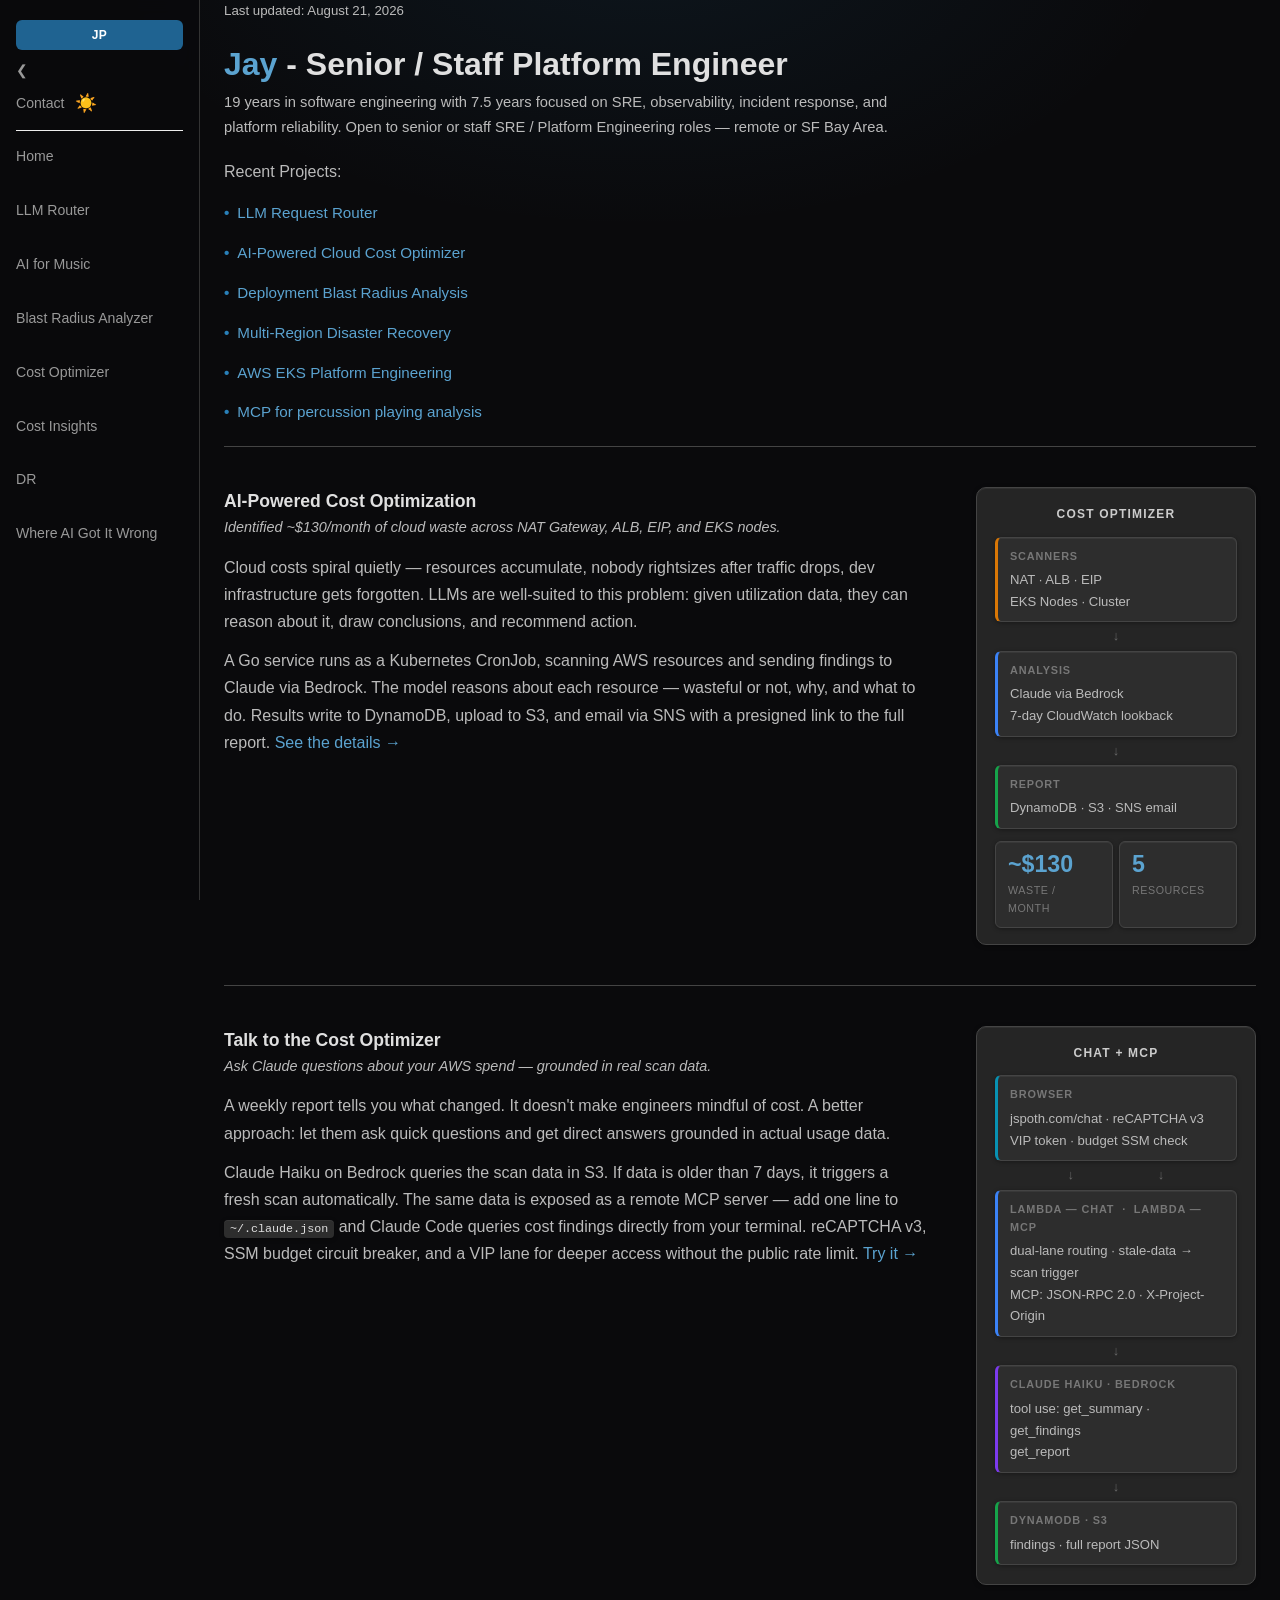
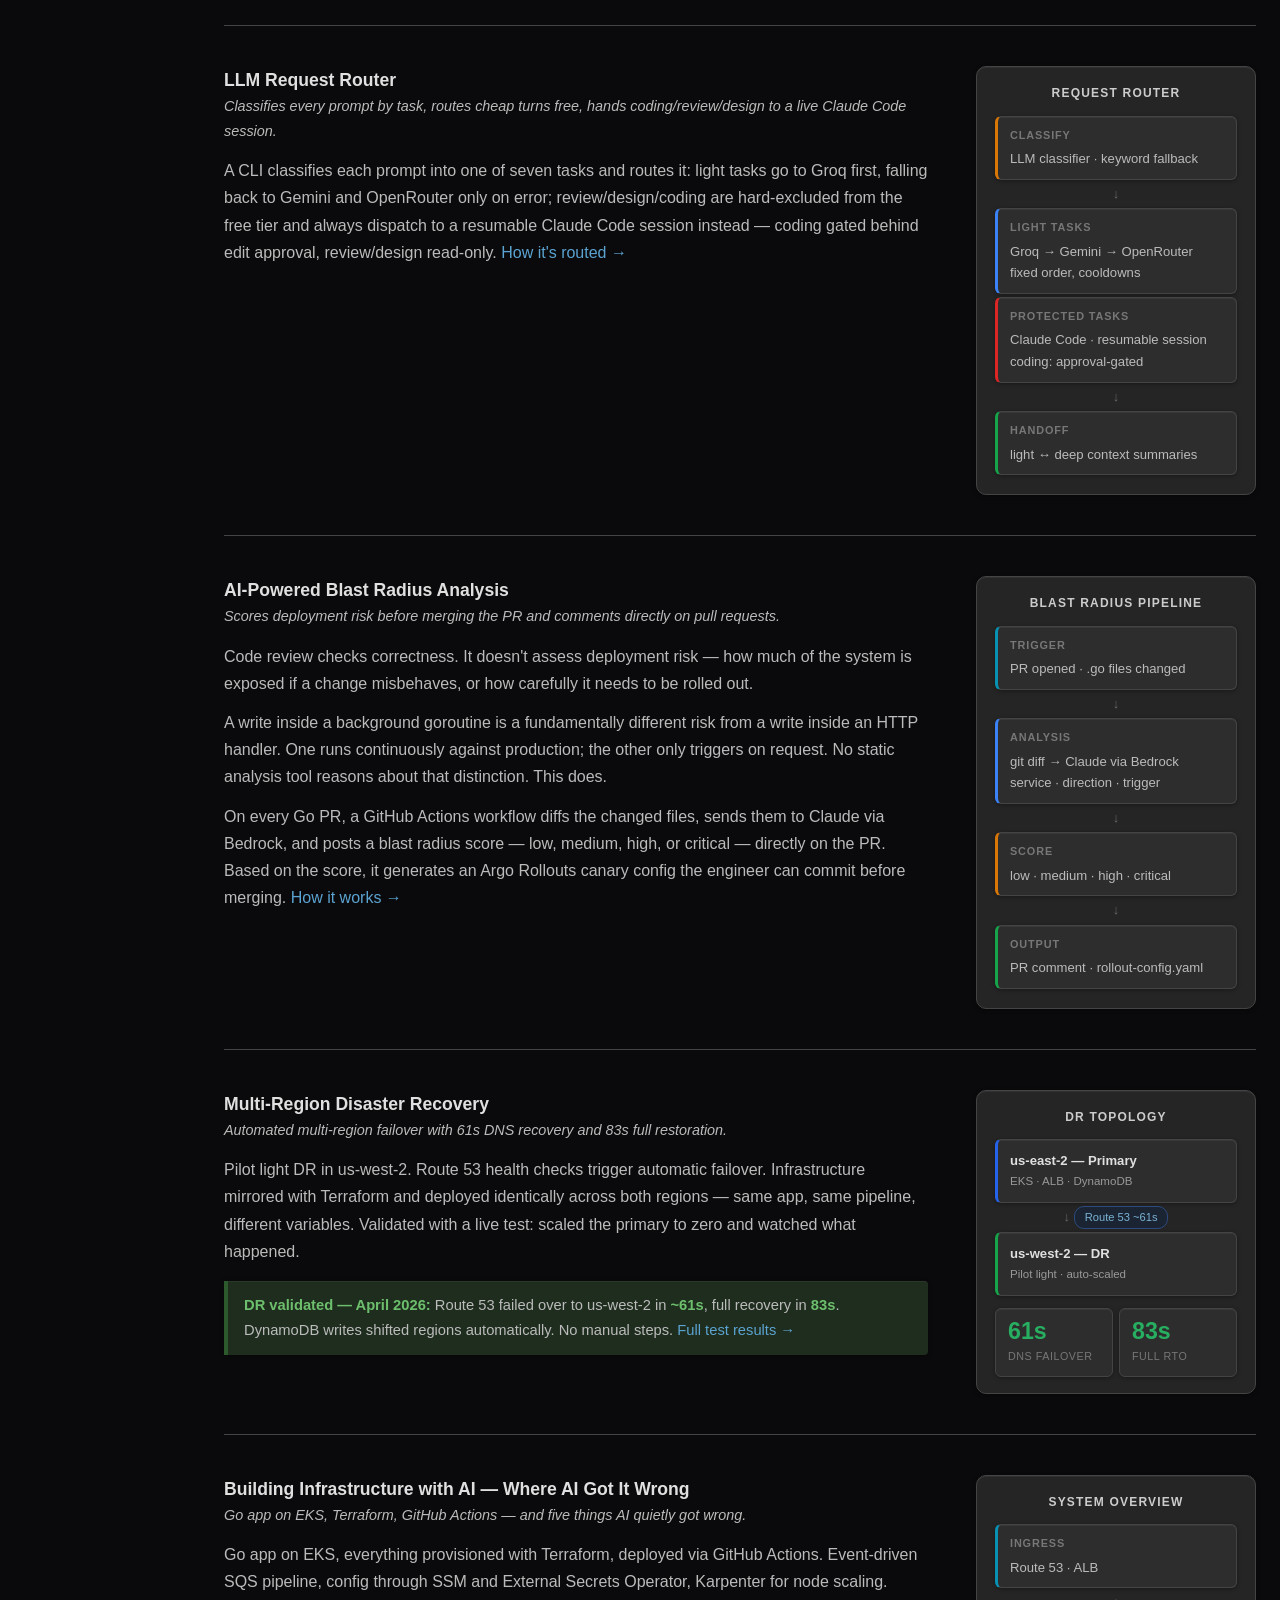
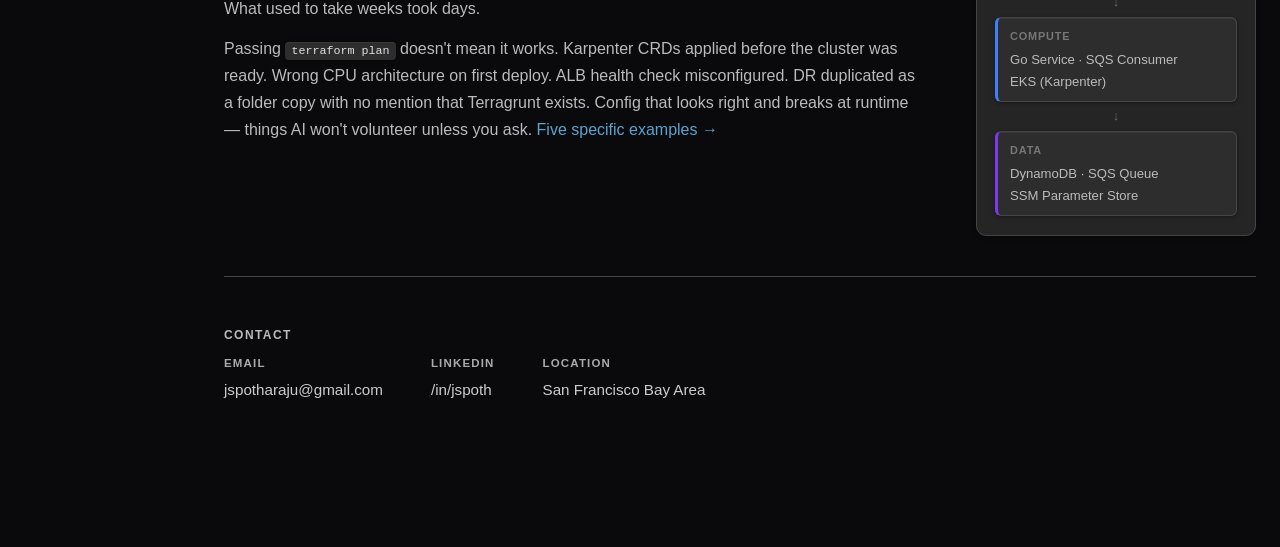
==== commit ff5a59c9: "updates for model router + styling" ====
--- a/index.html
+++ b/index.html
@@ -7,9 +7,9 @@
   <meta charset="UTF-8" />
   <meta name="viewport" content="width=device-width, initial-scale=1.0" />
   <title>Jay — Senior / Staff Platform Engineer — SRE</title>
-  <meta name="description" content="Senior / Staff Platform Engineer with 19 years in software engineering and 7.5 years in SRE. Projects: AI Cost Optimizer, Blast Radius Analyzer, Multi-Region DR, EKS Platform." />
+  <meta name="description" content="Senior / Staff Platform Engineer with 19 years in software engineering and 7.5 years in SRE. Projects: AI Cost Optimizer, LLM Request Router, Blast Radius Analyzer, Multi-Region DR, EKS Platform." />
   <meta property="og:title" content="Jay — Senior / Staff Platform Engineer" />
-  <meta property="og:description" content="Senior / Staff Platform Engineer with 19 years in software engineering and 7.5 years in SRE. Projects: AI Cost Optimizer, Blast Radius Analyzer, Multi-Region DR, EKS Platform." />
+  <meta property="og:description" content="Senior / Staff Platform Engineer with 19 years in software engineering and 7.5 years in SRE. Projects: AI Cost Optimizer, LLM Request Router, Blast Radius Analyzer, Multi-Region DR, EKS Platform." />
   <meta property="og:url" content="https://jspoth.com" />
   <meta property="og:type" content="website" />
   <link rel="canonical" href="https://jspoth.com" />
@@ -291,12 +291,13 @@
 
   <!-- INTRO: full width -->
   <div class="intro">
-    <p class="dateline">Last updated: August 11, 2026</p>
+    <p class="dateline">Last updated: August 21, 2026</p>
     <h1> <a href="https://www.linkedin.com/in/jspoth/" target="_blank" rel="noopener">Jay</a> - Senior / Staff Platform Engineer</h1>
     <p class="experience">19 years in software engineering with 7.5 years focused on SRE, observability, incident response, and platform reliability.
       Open to senior or staff SRE / Platform Engineering roles — remote or SF Bay Area.</p>
     <p> Recent Projects: </p>
     <ul class="projects-list">
+      <li><a href="#model-router">LLM Request Router</a></li>
       <li><a href="#cost-optimizer">AI-Powered Cloud Cost Optimizer</a></li>
       <li><a href="#blast-radius">Deployment Blast Radius Analysis</a></li>
       <li><a href="#dr">Multi-Region Disaster Recovery</a></li>
@@ -386,6 +387,39 @@
     </div>
   </div>
 
+  <!-- SECTION 2.5: LLM Request Router -->
+  <div id="model-router" class="section">
+    <div>
+      <h2>LLM Request Router</h2>
+      <p class="tagline">Classifies every prompt by task, routes cheap turns free, hands coding/review/design to a live Claude Code session.</p>
+      <p>
+        A CLI classifies each prompt into one of seven tasks and routes it: light tasks go to Groq first, falling back to Gemini and OpenRouter only on error; review/design/coding are hard-excluded from the free tier and always dispatch to a resumable Claude Code session instead — coding gated behind edit approval, review/design read-only.
+        <a href="model-router.html">How it's routed →</a>
+      </p>
+    </div>
+    <div class="diagram">
+      <div class="diagram-label">Request Router</div>
+      <div class="layer amber">
+        <div class="layer-title">Classify</div>
+        <div class="layer-body">LLM classifier &middot; keyword fallback</div>
+      </div>
+      <div class="flow-arrow">↓</div>
+      <div class="layer blue">
+        <div class="layer-title">Light tasks</div>
+        <div class="layer-body">Groq &rarr; Gemini &rarr; OpenRouter<br>fixed order, cooldowns</div>
+      </div>
+      <div class="layer red" style="margin-top: 3px;">
+        <div class="layer-title">Protected tasks</div>
+        <div class="layer-body">Claude Code &middot; resumable session<br>coding: approval-gated</div>
+      </div>
+      <div class="flow-arrow">↓</div>
+      <div class="layer green">
+        <div class="layer-title">Handoff</div>
+        <div class="layer-body">light &harr; deep context summaries</div>
+      </div>
+    </div>
+  </div>
+
   <!-- SECTION 3: Blast Radius Analysis -->
   <div id="blast-radius" class="section">
     <div>
@@ -498,7 +532,6 @@
 
   <div id="contact" class="contact-section">
     <p class="contact-heading">Contact</p>
-    <p class="contact-sub">Open to senior or staff SRE / Platform Engineering roles — remote or SF Bay Area.</p>
     <div class="contact-grid">
       <div class="contact-item">
         <span class="contact-label">Email</span>
--- a/common.css
+++ b/common.css
@@ -64,6 +64,102 @@
 
 #nav-toggle { display: none; }
 .nav-hamburger { display: none; }
+#nav-collapse-toggle { display: none; } /* desktop-only, shown below */
+
+/* Desktop: persistent left sidebar instead of a top bar -- the top bar
+   kept overflowing/squeezing as more projects got added. Mobile keeps the
+   existing collapsible top bar untouched (see the max-width query below). */
+@media (min-width: 641px) {
+  nav {
+    position: fixed;
+    top: 0;
+    left: 0;
+    bottom: 0;
+    width: 200px;
+    display: flex;
+    flex-direction: row;
+    flex-wrap: wrap;
+    align-items: center;
+    align-content: flex-start;
+    padding: 20px 16px;
+    margin-bottom: 0;
+    border-bottom: none;
+    border-right: 1px solid #eee;
+    overflow-y: auto;
+    box-sizing: border-box;
+  }
+  /* flex-wrap + per-item flex-basis is what lets some items (logo, page
+     links) each force their own full-width row, while others (contact,
+     theme toggle) stay natural-width and share a row -- all without
+     touching nav.js's DOM order, just CSS `order` to reshuffle it. */
+  nav .logo { flex: 0 0 100%; margin-right: 0; margin-bottom: 10px; }
+  nav #nav-collapse-toggle {
+    display: block;
+    order: 0;
+    flex: 0 0 100%;
+    background: none;
+    border: none;
+    cursor: pointer;
+    color: #999;
+    font-size: 0.85em;
+    text-align: left;
+    padding: 2px 0 14px;
+    margin: 0;
+  }
+  nav #nav-collapse-toggle:hover { color: #2980b9; }
+  nav #contact-nav {
+    order: 1;
+    flex: 0 0 auto;
+    margin-right: 10px;
+    width: auto;
+    padding: 0;
+    font-size: 0.88em;
+  }
+  nav #theme-toggle {
+    order: 2;
+    flex: 0 0 auto;
+    /* nav.js sets margin-left inline -- !important is the only way an
+       external stylesheet can win against that. */
+    margin: 0 !important;
+  }
+  nav a:not(.logo):not(#contact-nav) {
+    order: 3;
+    flex: 0 0 100%;
+    margin-right: 0;
+    margin-top: 14px;
+    width: 100%;
+    padding: 8px 0;
+    font-size: 0.88em;
+  }
+  /* divider between the contact/theme row and the page links -- lives on
+     the first page link so it spans the full sidebar width regardless of
+     how wide the contact/theme row happens to be. */
+  nav a:not(.logo):not(#contact-nav):nth-of-type(2) {
+    margin-top: 14px;
+    padding-top: 14px;
+    border-top: 1px solid #eee;
+  }
+
+  nav, body { transition: width 0.15s ease, margin-left 0.15s ease; }
+  body { margin: 0 0 0 200px; max-width: 1060px; }
+
+  /* Collapsed: icon-only rail -- just the logo and the expand toggle.
+     Everything else (contact, theme, page links) hides rather than
+     shrinking to icons, since there's no icon set for the project list. */
+  [data-nav="collapsed"] nav { width: 56px; padding: 20px 8px; }
+  [data-nav="collapsed"] nav .logo { flex-basis: auto; margin-bottom: 8px; }
+  [data-nav="collapsed"] nav #nav-collapse-toggle {
+    flex-basis: auto;
+    text-align: center;
+    padding: 4px 0;
+    border: none;
+  }
+  [data-nav="collapsed"] nav a:not(.logo),
+  [data-nav="collapsed"] nav #theme-toggle {
+    display: none;
+  }
+  [data-nav="collapsed"] body { margin-left: 56px; }
+}
 
 @media (max-width: 640px) {
   nav {
--- a/dark.css
+++ b/dark.css
@@ -1,5 +1,32 @@
-[data-theme="dark"] body { background: #1c1c1e; color: #ccc; }
-[data-theme="dark"] nav { background: rgba(28,28,30,0.95) !important; border-color: #333 !important; }
+[data-theme="dark"] body {
+  background-color: #0a0a0c;
+  background-image: radial-gradient(ellipse 900px 500px at 50% -8%, rgba(41,128,185,0.10), transparent 60%);
+  background-repeat: no-repeat;
+  background-attachment: fixed;
+  color: #ccc;
+}
+/* Subtle top-highlight + soft shadow on elevated surfaces so they read as
+   raised above the deeper background rather than flat gray-on-gray --
+   additive only, doesn't touch any of the specific background-color
+   values already set on these below (avoids fighting their !important). */
+[data-theme="dark"] .diagram,
+[data-theme="dark"] .layer,
+[data-theme="dark"] .stat,
+[data-theme="dark"] .callout,
+[data-theme="dark"] pre,
+[data-theme="dark"] code,
+[data-theme="dark"] .arch-node,
+[data-theme="dark"] .flow-box,
+[data-theme="dark"] .tool-card,
+[data-theme="dark"] .scenario,
+[data-theme="dark"] .response-content,
+[data-theme="dark"] .pr-comment,
+[data-theme="dark"] .region,
+[data-theme="dark"] .data-store,
+[data-theme="dark"] .swim-lane-header {
+  box-shadow: inset 0 1px 0 rgba(255,255,255,0.05), 0 1px 4px rgba(0,0,0,0.35);
+}
+[data-theme="dark"] nav { background: rgba(10,10,12,0.92) !important; border-color: #333 !important; }
 [data-theme="dark"] nav a { color: #999; }
 [data-theme="dark"] .logo { background: #1f6391; }
 [data-theme="dark"] nav a:hover { color: #5ba3d0; }
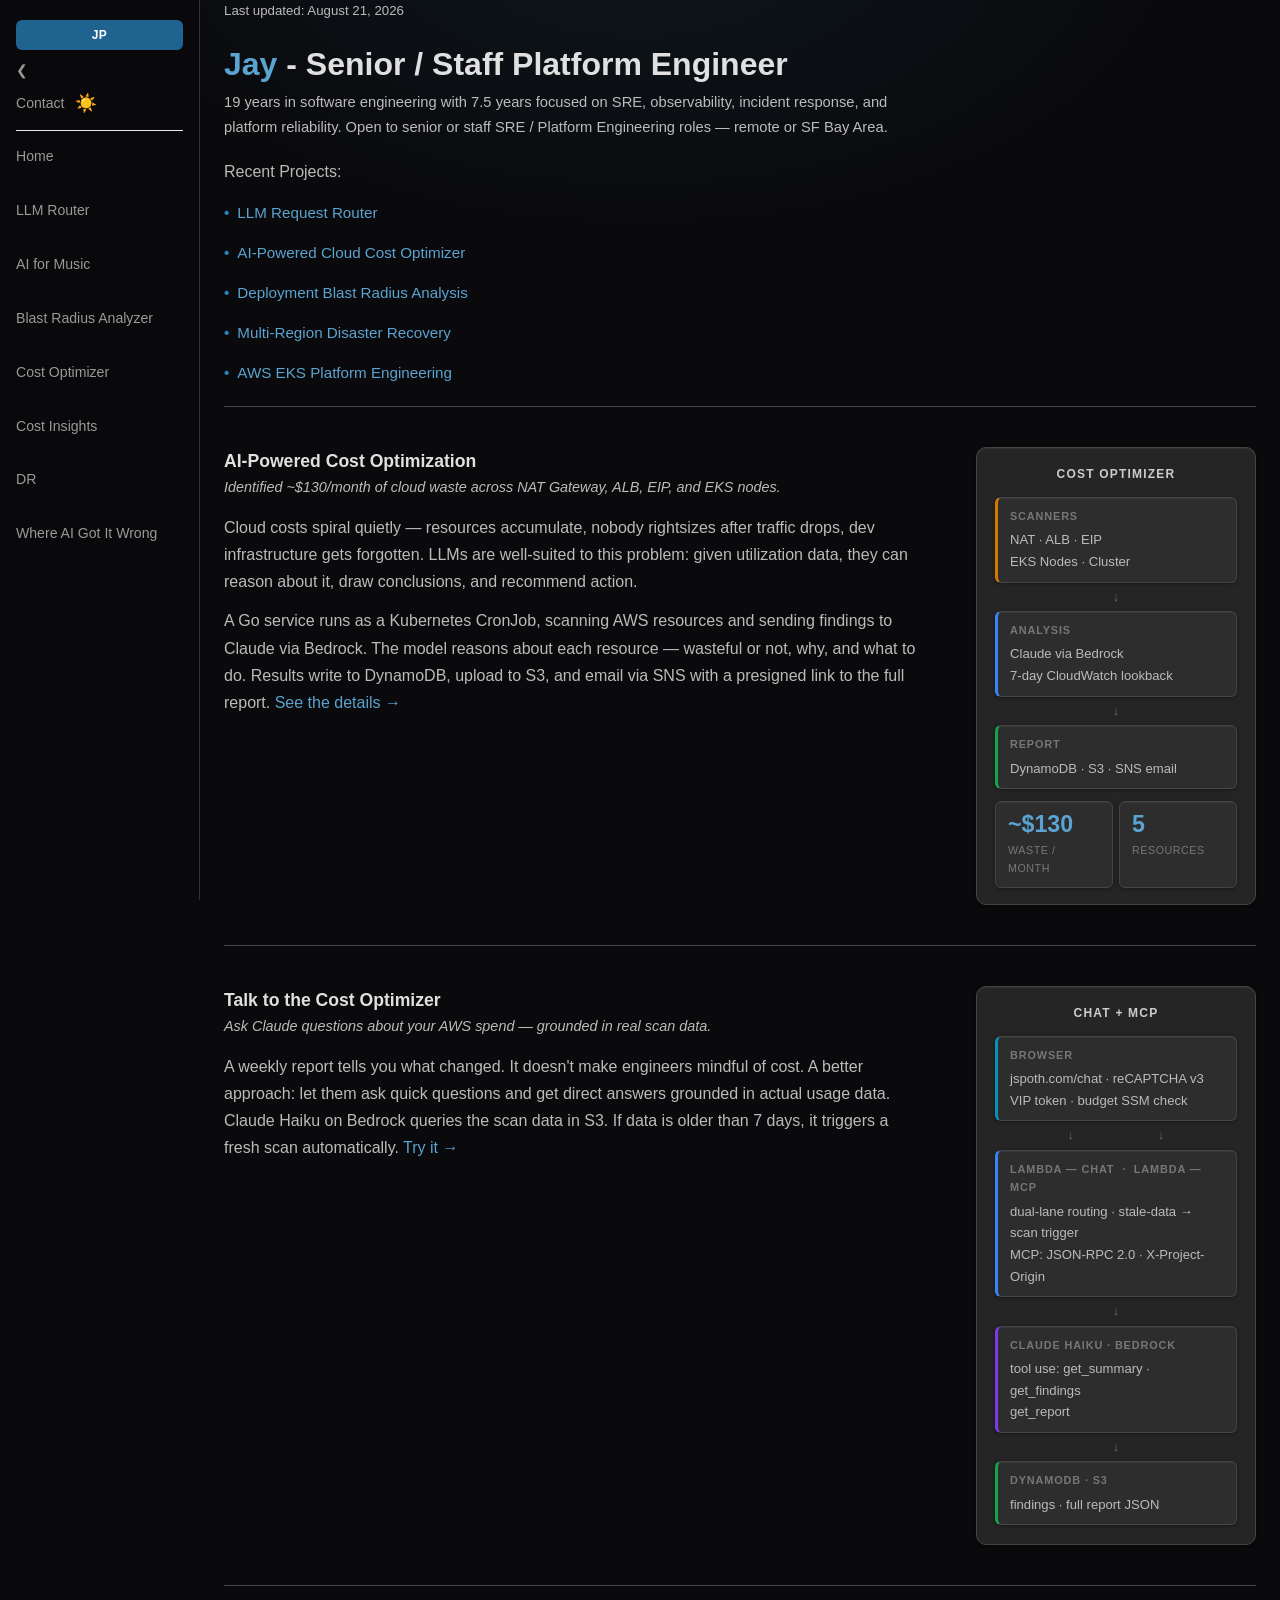
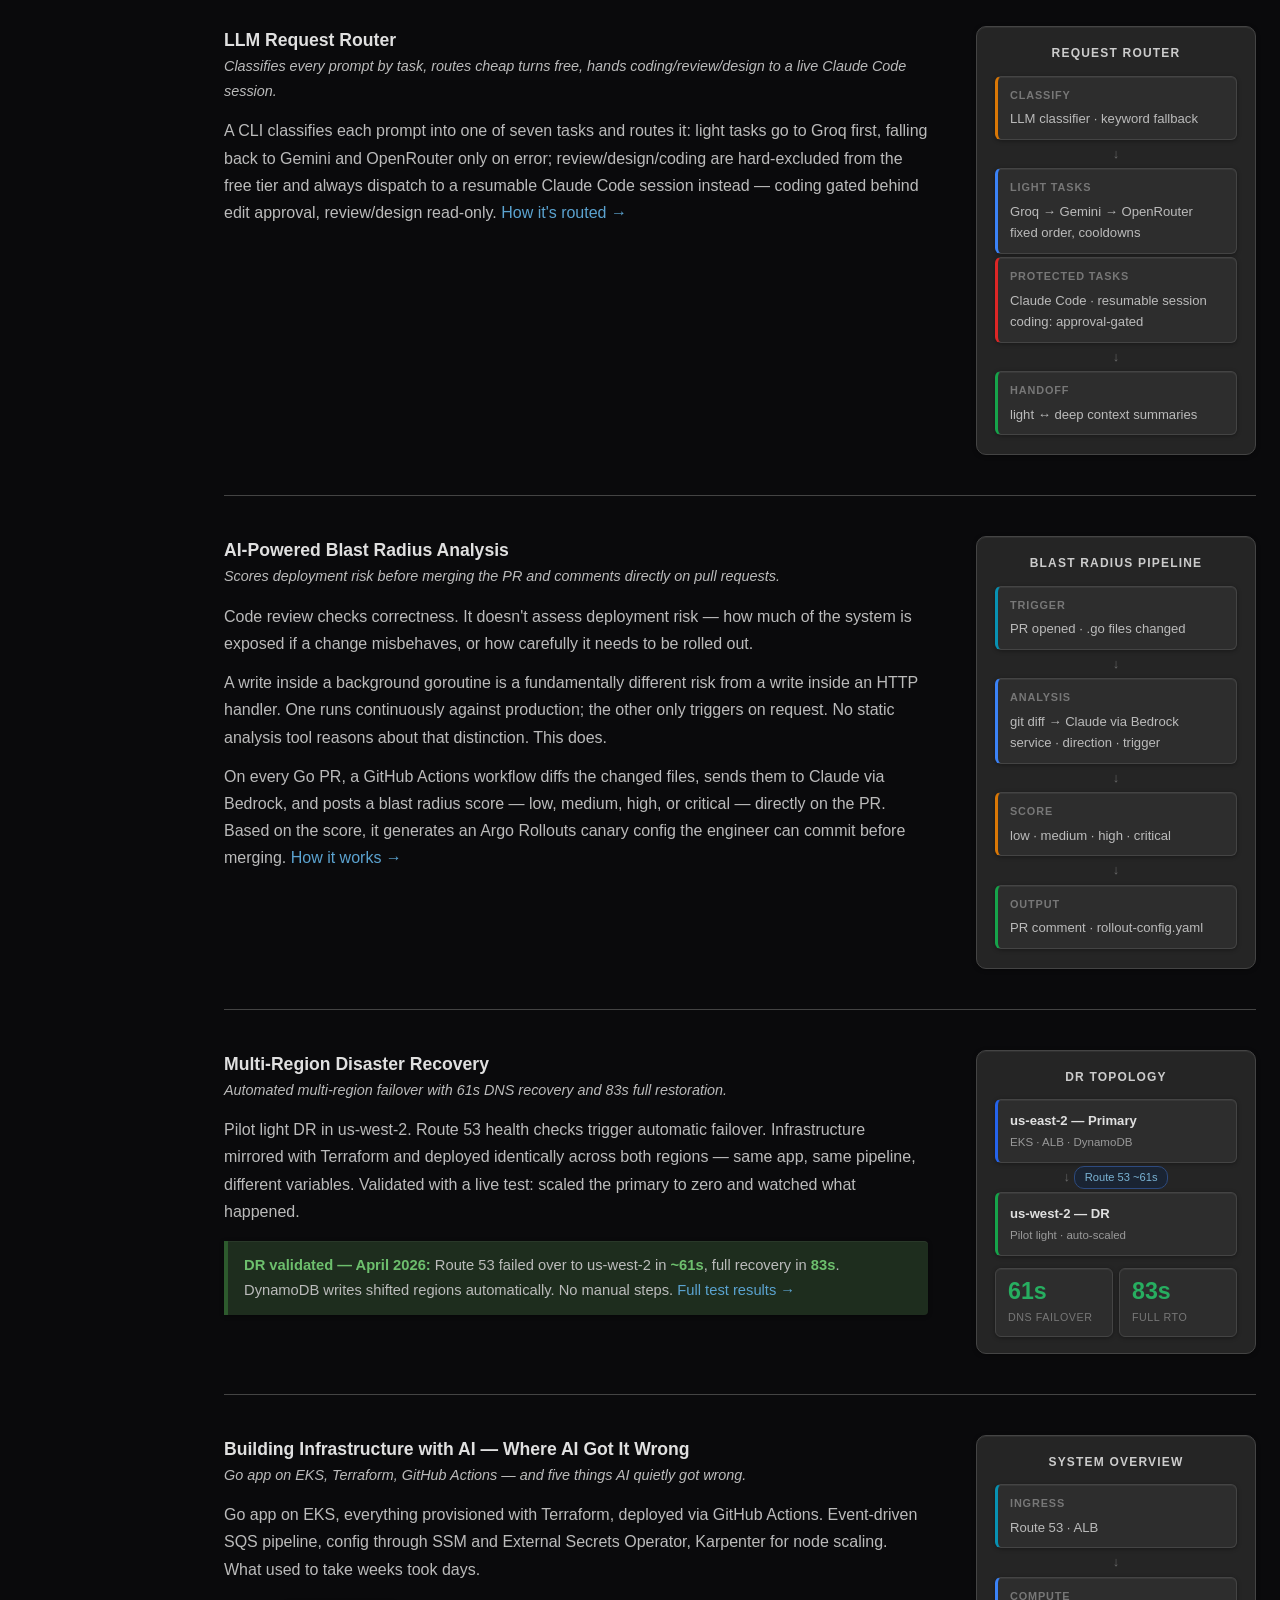
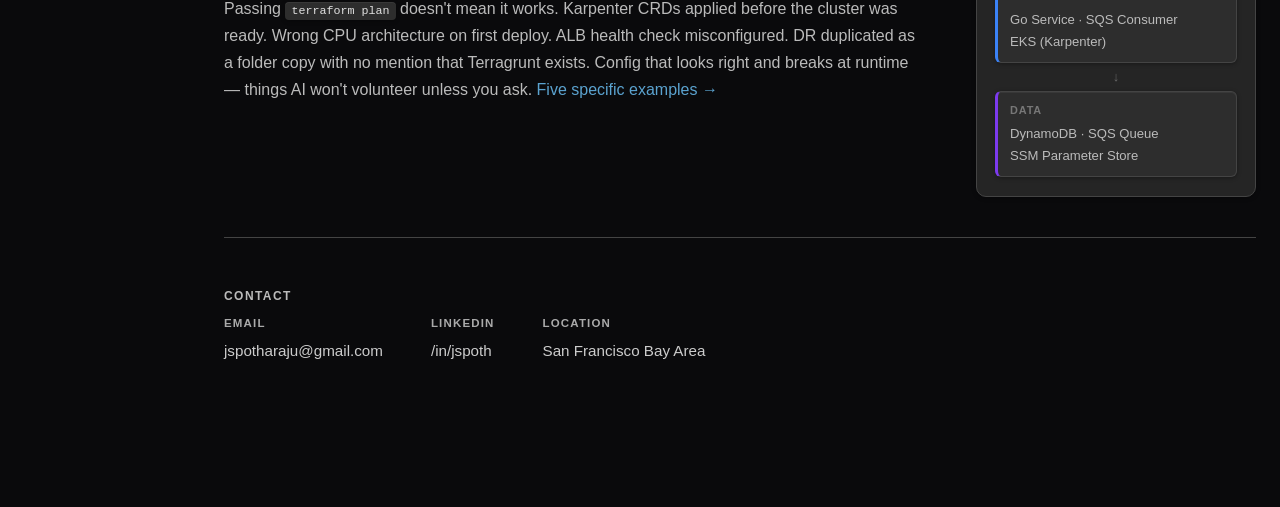
==== commit a7b238ad: "updates" ====
--- a/index.html
+++ b/index.html
@@ -302,7 +302,6 @@
       <li><a href="#blast-radius">Deployment Blast Radius Analysis</a></li>
       <li><a href="#dr">Multi-Region Disaster Recovery</a></li>
       <li><a href="#eks-platform">AWS EKS Platform Engineering</a></li>
-      <li><a href="music.html">MCP for percussion playing analysis</a></li>
     </ul>
   </div>
 
@@ -356,10 +355,7 @@
       <h2>Talk to the Cost Optimizer</h2>
       <p class="tagline">Ask Claude questions about your AWS spend — grounded in real scan data.</p>
       <p>
-        A weekly report tells you what changed. It doesn't make engineers mindful of cost. A better approach: let them ask quick questions and get direct answers grounded in actual usage data.
-      </p>
-      <p>
-        Claude Haiku on Bedrock queries the scan data in S3. If data is older than 7 days, it triggers a fresh scan automatically. The same data is exposed as a remote MCP server — add one line to <code>~/.claude.json</code> and Claude Code queries cost findings directly from your terminal. reCAPTCHA v3, SSM budget circuit breaker, and a VIP lane for deeper access without the public rate limit.
+        A weekly report tells you what changed. It doesn't make engineers mindful of cost. A better approach: let them ask quick questions and get direct answers grounded in actual usage data. Claude Haiku on Bedrock queries the scan data in S3. If data is older than 7 days, it triggers a fresh scan automatically.
         <a href="chat.html">Try it →</a>
       </p>
     </div>
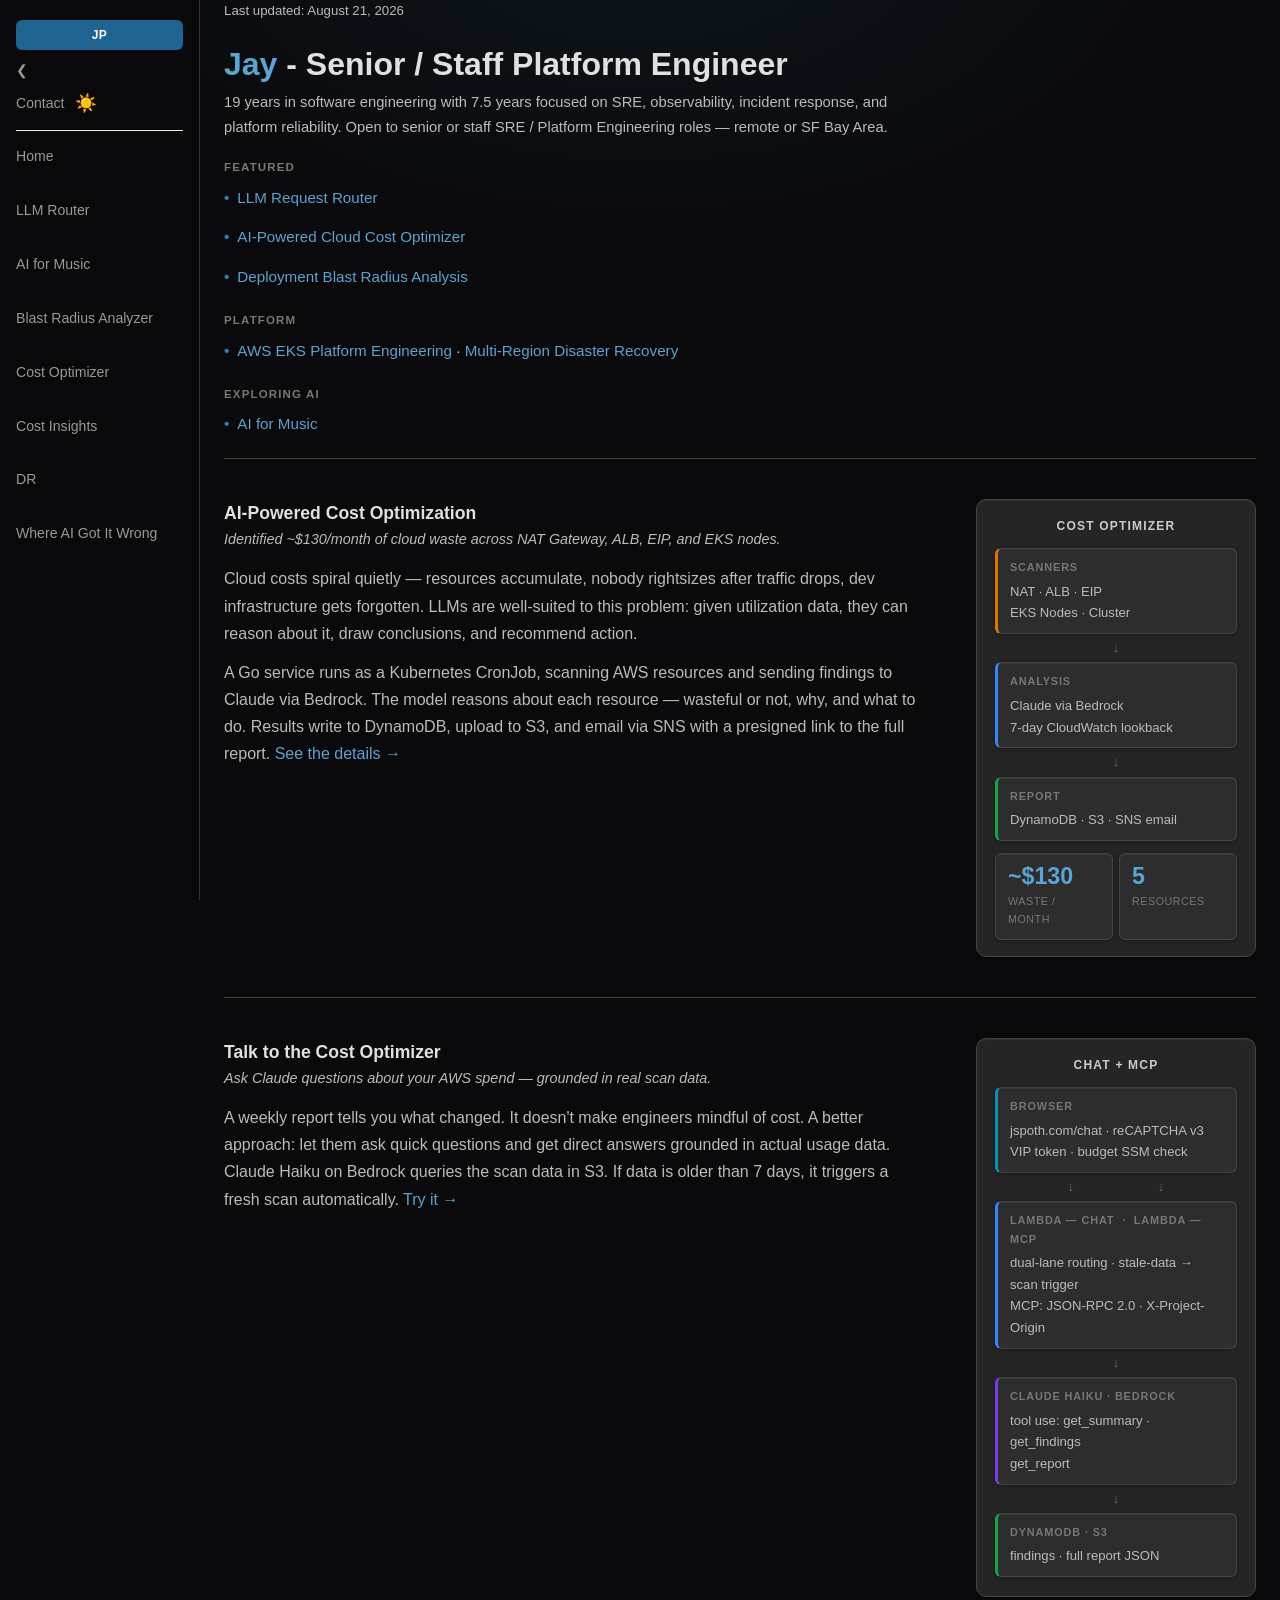
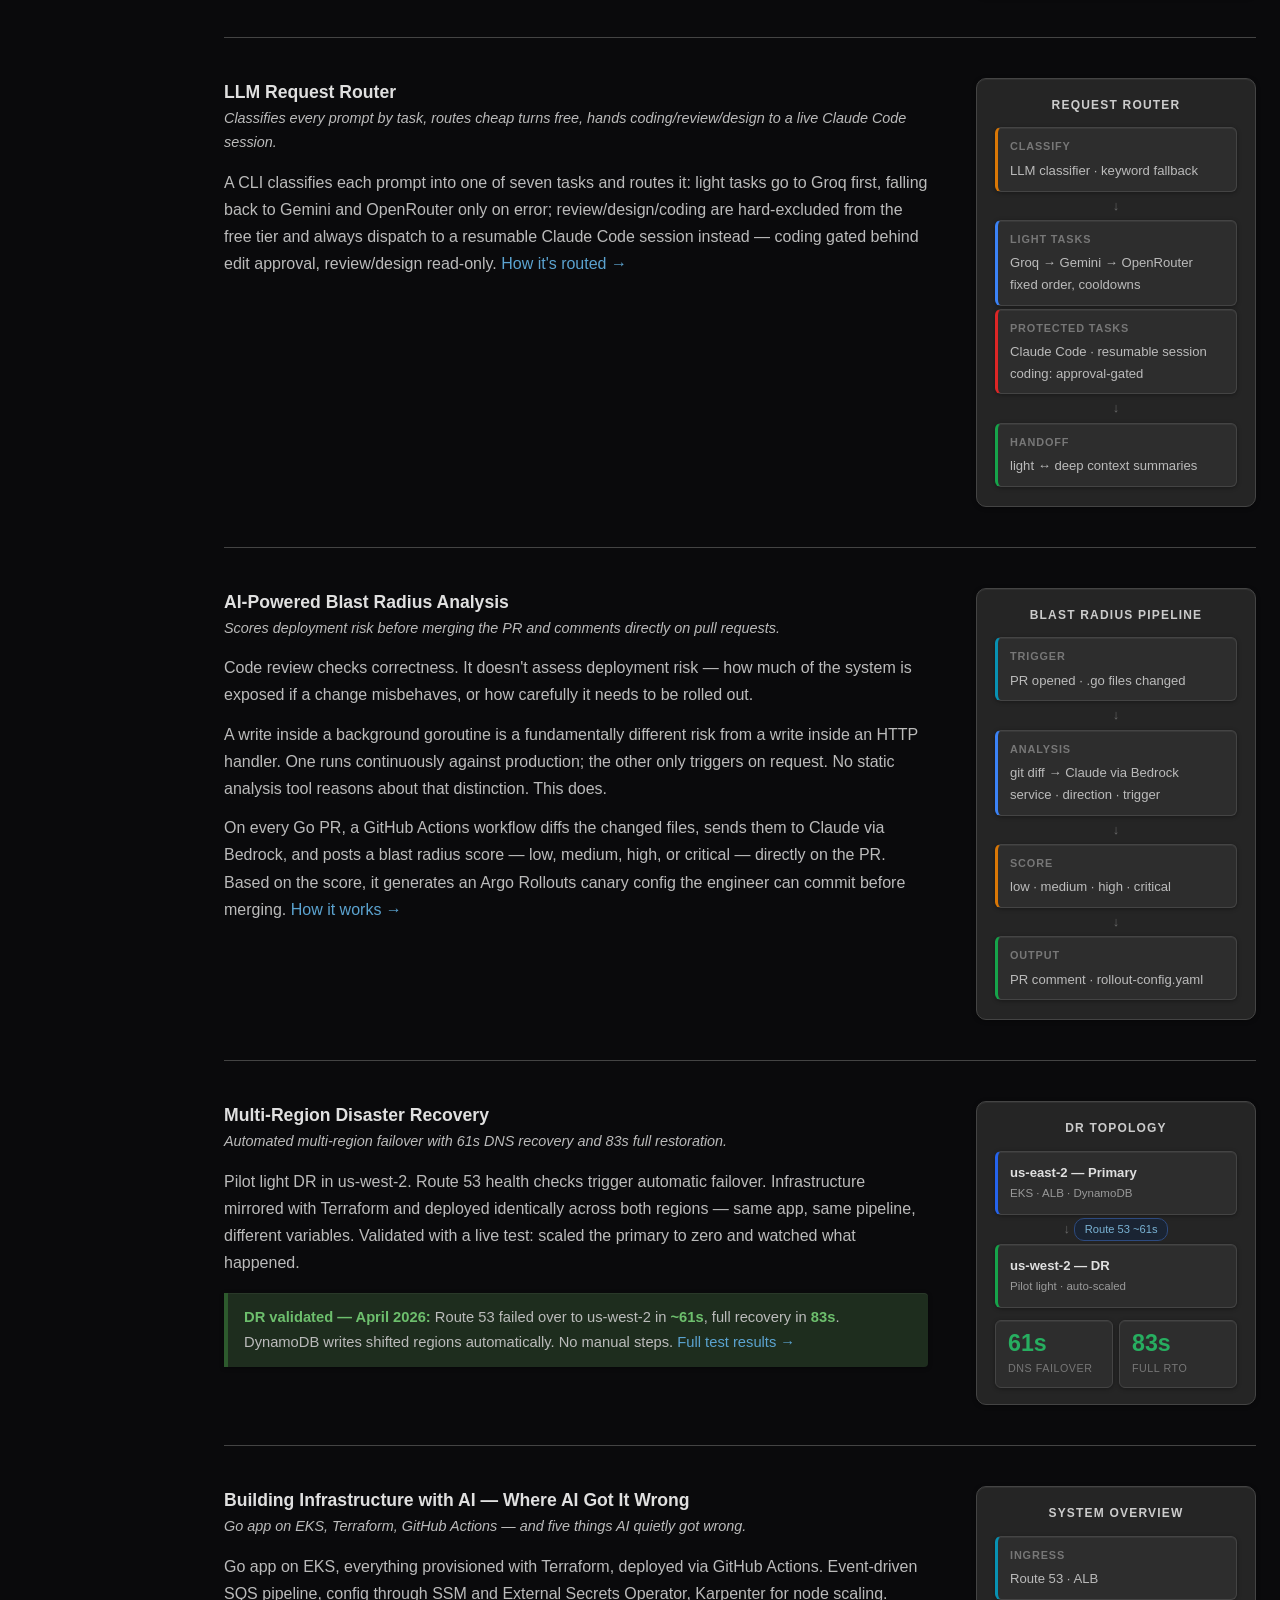
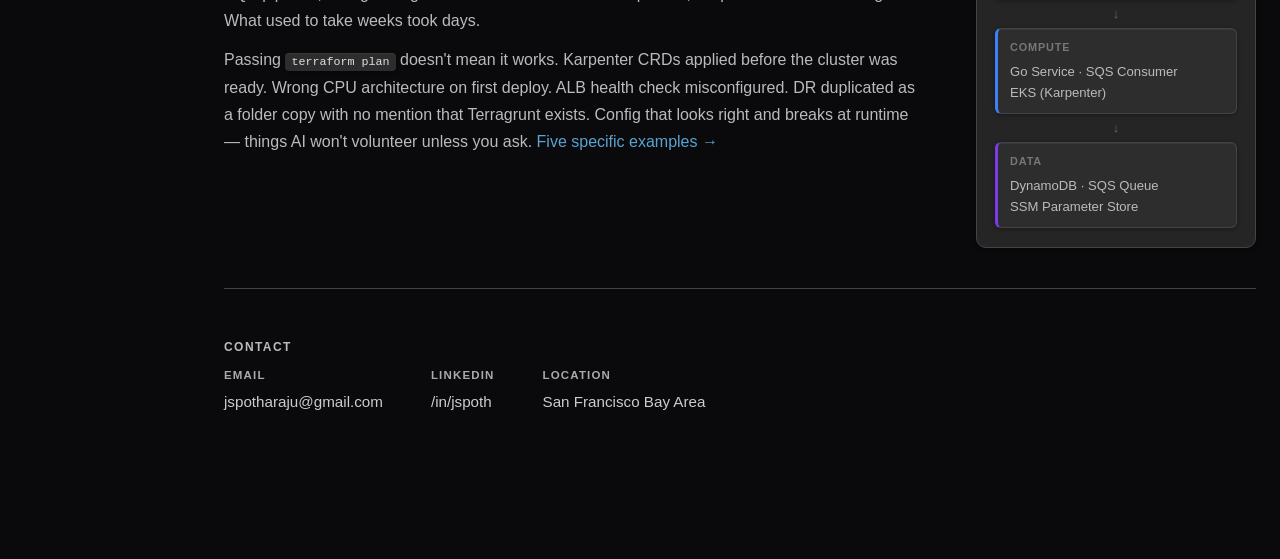
==== commit be44b12f: "updates" ====
--- a/index.html
+++ b/index.html
@@ -1,9 +1,9 @@
 <!DOCTYPE html>
 <html lang="en">
 <head>
-  <script src="/nav.js"></script>
-  <link rel="stylesheet" href="/common.css">
-  <link rel="stylesheet" href="/dark.css">
+  <script src="/nav.91603561.js"></script>
+  <link rel="stylesheet" href="/common.6cf8a0b5.css">
+  <link rel="stylesheet" href="/dark.3041ed68.css">
   <meta charset="UTF-8" />
   <meta name="viewport" content="width=device-width, initial-scale=1.0" />
   <title>Jay — Senior / Staff Platform Engineer — SRE</title>
@@ -26,6 +26,15 @@
     .dateline a { color: #aaa; }
     .dateline a:hover { color: #2980b9; }
     .experience { font-size: 0.92em; color: #666; margin-bottom: 18px; }
+    .project-group { margin: 0 0 14px; }
+    .project-group-label {
+      font-size: 0.72rem;
+      font-weight: 700;
+      text-transform: uppercase;
+      letter-spacing: 0.1em;
+      color: #999;
+      margin: 0 0 4px;
+    }
     .projects-list {
       list-style: none;
       padding: 0;
@@ -295,14 +304,26 @@
     <h1> <a href="https://www.linkedin.com/in/jspoth/" target="_blank" rel="noopener">Jay</a> - Senior / Staff Platform Engineer</h1>
     <p class="experience">19 years in software engineering with 7.5 years focused on SRE, observability, incident response, and platform reliability.
       Open to senior or staff SRE / Platform Engineering roles — remote or SF Bay Area.</p>
-    <p> Recent Projects: </p>
-    <ul class="projects-list">
-      <li><a href="#model-router">LLM Request Router</a></li>
-      <li><a href="#cost-optimizer">AI-Powered Cloud Cost Optimizer</a></li>
-      <li><a href="#blast-radius">Deployment Blast Radius Analysis</a></li>
-      <li><a href="#dr">Multi-Region Disaster Recovery</a></li>
-      <li><a href="#eks-platform">AWS EKS Platform Engineering</a></li>
-    </ul>
+    <div class="project-group">
+      <p class="project-group-label">Featured</p>
+      <ul class="projects-list">
+        <li><a href="#model-router">LLM Request Router</a></li>
+        <li><a href="#cost-optimizer">AI-Powered Cloud Cost Optimizer</a></li>
+        <li><a href="#blast-radius">Deployment Blast Radius Analysis</a></li>
+      </ul>
+    </div>
+    <div class="project-group">
+      <p class="project-group-label">Platform</p>
+      <ul class="projects-list">
+        <li><a href="#eks-platform">AWS EKS Platform Engineering</a> &middot; <a href="#dr">Multi-Region Disaster Recovery</a></li>
+      </ul>
+    </div>
+    <div class="project-group">
+      <p class="project-group-label">Exploring AI</p>
+      <ul class="projects-list">
+        <li><a href="music.html">AI for Music</a></li>
+      </ul>
+    </div>
   </div>
 
   <!-- SECTION 1: Cost Optimization -->
--- a/common.6cf8a0b5.css
+++ b/common.6cf8a0b5.css
@@ -0,0 +1,190 @@
+body {
+  font-family: -apple-system, BlinkMacSystemFont, "Segoe UI", Roboto, sans-serif;
+  max-width: 1060px;
+  margin: 0 auto;
+  padding: 0 24px 80px;
+  color: #333;
+  line-height: 1.7;
+}
+
+nav {
+  position: sticky;
+  top: 0;
+  background: rgba(255,255,255,0.92);
+  backdrop-filter: blur(8px);
+  -webkit-backdrop-filter: blur(8px);
+  border-bottom: 1px solid #eee;
+  padding: 14px 0;
+  margin-bottom: 48px;
+  z-index: 100;
+}
+nav a { margin-right: 20px; color: #555; text-decoration: none; font-size: 0.9em; }
+nav a:hover { color: #2980b9; }
+.logo {
+  display: inline-flex;
+  align-items: center;
+  justify-content: center;
+  width: 30px;
+  height: 30px;
+  background: #2980b9;
+  color: #fff !important;
+  border-radius: 6px;
+  font-weight: 700;
+  font-size: 0.75em;
+  letter-spacing: 0.04em;
+  margin-right: 24px;
+  text-decoration: none !important;
+  vertical-align: middle;
+  flex-shrink: 0;
+}
+.logo:hover { background: #1f6391; text-decoration: none !important; }
+
+a { color: #2980b9; text-decoration: none; }
+a:hover { text-decoration: underline; }
+
+code {
+  background: #f4f4f4;
+  padding: 2px 6px;
+  border-radius: 4px;
+  font-size: 0.9em;
+}
+
+pre {
+  background: #f4f4f4;
+  padding: 16px;
+  border-radius: 6px;
+  overflow-x: auto;
+  font-size: 0.88em;
+  line-height: 1.6;
+}
+
+ol, ul { padding-left: 20px; }
+li { margin-bottom: 8px; }
+.subtitle { color: #666; margin-top: 0; }
+
+#nav-toggle { display: none; }
+.nav-hamburger { display: none; }
+#nav-collapse-toggle { display: none; } /* desktop-only, shown below */
+
+/* Desktop: persistent left sidebar instead of a top bar -- the top bar
+   kept overflowing/squeezing as more projects got added. Mobile keeps the
+   existing collapsible top bar untouched (see the max-width query below). */
+@media (min-width: 641px) {
+  nav {
+    position: fixed;
+    top: 0;
+    left: 0;
+    bottom: 0;
+    width: 200px;
+    display: flex;
+    flex-direction: row;
+    flex-wrap: wrap;
+    align-items: center;
+    align-content: flex-start;
+    padding: 20px 16px;
+    margin-bottom: 0;
+    border-bottom: none;
+    border-right: 1px solid #eee;
+    overflow-y: auto;
+    box-sizing: border-box;
+  }
+  /* flex-wrap + per-item flex-basis is what lets some items (logo, page
+     links) each force their own full-width row, while others (contact,
+     theme toggle) stay natural-width and share a row -- all without
+     touching nav.js's DOM order, just CSS `order` to reshuffle it. */
+  nav .logo { flex: 0 0 100%; margin-right: 0; margin-bottom: 10px; }
+  nav #nav-collapse-toggle {
+    display: block;
+    order: 0;
+    flex: 0 0 100%;
+    background: none;
+    border: none;
+    cursor: pointer;
+    color: #999;
+    font-size: 0.85em;
+    text-align: left;
+    padding: 2px 0 14px;
+    margin: 0;
+  }
+  nav #nav-collapse-toggle:hover { color: #2980b9; }
+  nav #contact-nav {
+    order: 1;
+    flex: 0 0 auto;
+    margin-right: 10px;
+    width: auto;
+    padding: 0;
+    font-size: 0.88em;
+  }
+  nav #theme-toggle {
+    order: 2;
+    flex: 0 0 auto;
+    /* nav.js sets margin-left inline -- !important is the only way an
+       external stylesheet can win against that. */
+    margin: 0 !important;
+  }
+  nav a:not(.logo):not(#contact-nav) {
+    order: 3;
+    flex: 0 0 100%;
+    margin-right: 0;
+    margin-top: 14px;
+    width: 100%;
+    padding: 8px 0;
+    font-size: 0.88em;
+  }
+  /* divider between the contact/theme row and the page links -- lives on
+     the first page link so it spans the full sidebar width regardless of
+     how wide the contact/theme row happens to be. */
+  nav a:not(.logo):not(#contact-nav):nth-of-type(2) {
+    margin-top: 14px;
+    padding-top: 14px;
+    border-top: 1px solid #eee;
+  }
+
+  nav, body { transition: width 0.15s ease, margin-left 0.15s ease; }
+  body { margin: 0 0 0 200px; max-width: 1060px; }
+
+  /* Collapsed: icon-only rail -- just the logo and the expand toggle.
+     Everything else (contact, theme, page links) hides rather than
+     shrinking to icons, since there's no icon set for the project list. */
+  [data-nav="collapsed"] nav { width: 56px; padding: 20px 8px; }
+  [data-nav="collapsed"] nav .logo { flex-basis: auto; margin-bottom: 8px; }
+  [data-nav="collapsed"] nav #nav-collapse-toggle {
+    flex-basis: auto;
+    text-align: center;
+    padding: 4px 0;
+    border: none;
+  }
+  [data-nav="collapsed"] nav a:not(.logo),
+  [data-nav="collapsed"] nav #theme-toggle {
+    display: none;
+  }
+  [data-nav="collapsed"] body { margin-left: 56px; }
+}
+
+@media (max-width: 640px) {
+  nav {
+    display: flex;
+    align-items: center;
+    flex-wrap: wrap;
+    padding: 10px 0;
+  }
+  .logo { order: 0; margin-right: auto; }
+  .nav-hamburger {
+    order: 1;
+    display: inline-block;
+    cursor: pointer;
+    font-size: 1.3em;
+    padding: 2px 8px;
+  }
+  nav button { order: 2; }
+  nav a:not(.logo) {
+    order: 3;
+    display: none;
+    width: 100%;
+    padding: 8px 0;
+    margin-right: 0;
+    font-size: 0.9em;
+    border-bottom: 1px solid #eee;
+  }
+  #nav-toggle:checked ~ a:not(.logo) { display: block; }
+}
--- a/dark.3041ed68.css
+++ b/dark.3041ed68.css
@@ -0,0 +1,125 @@
+[data-theme="dark"] body {
+  background-color: #0a0a0c;
+  background-image: radial-gradient(ellipse 900px 500px at 50% -8%, rgba(41,128,185,0.10), transparent 60%);
+  background-repeat: no-repeat;
+  background-attachment: fixed;
+  color: #ccc;
+}
+/* Subtle top-highlight + soft shadow on elevated surfaces so they read as
+   raised above the deeper background rather than flat gray-on-gray --
+   additive only, doesn't touch any of the specific background-color
+   values already set on these below (avoids fighting their !important). */
+[data-theme="dark"] .diagram,
+[data-theme="dark"] .layer,
+[data-theme="dark"] .stat,
+[data-theme="dark"] .callout,
+[data-theme="dark"] pre,
+[data-theme="dark"] code,
+[data-theme="dark"] .arch-node,
+[data-theme="dark"] .flow-box,
+[data-theme="dark"] .tool-card,
+[data-theme="dark"] .scenario,
+[data-theme="dark"] .response-content,
+[data-theme="dark"] .pr-comment,
+[data-theme="dark"] .region,
+[data-theme="dark"] .data-store,
+[data-theme="dark"] .swim-lane-header {
+  box-shadow: inset 0 1px 0 rgba(255,255,255,0.05), 0 1px 4px rgba(0,0,0,0.35);
+}
+[data-theme="dark"] nav { background: rgba(10,10,12,0.92) !important; border-color: #333 !important; }
+[data-theme="dark"] nav a { color: #999; }
+[data-theme="dark"] .logo { background: #1f6391; }
+[data-theme="dark"] nav a:hover { color: #5ba3d0; }
+[data-theme="dark"] a { color: #5ba3d0; }
+[data-theme="dark"] h1, [data-theme="dark"] h2, [data-theme="dark"] h3 { color: #e0e0e0; }
+[data-theme="dark"] p { color: #bbb; }
+[data-theme="dark"] .projects-list li { color: #ccc; }
+[data-theme="dark"] .project-group-label { color: #777; }
+[data-theme="dark"] code { background: #2d2d2d; color: #e0e0e0; }
+[data-theme="dark"] pre { background: #2d2d2d; color: #e0e0e0; }
+[data-theme="dark"] .diagram { background: #252525; border-color: #444; }
+[data-theme="dark"] .diagram-label { color: #ccc; }
+[data-theme="dark"] .layer { background: #2d2d2d !important; border-color: #444 !important; }
+[data-theme="dark"] .layer.blue   { border-left-color: #3b82f6 !important; }
+[data-theme="dark"] .layer.purple { border-left-color: #7c3aed !important; }
+[data-theme="dark"] .layer.cyan   { border-left-color: #0891b2 !important; }
+[data-theme="dark"] .layer.green  { border-left-color: #16a34a !important; }
+[data-theme="dark"] .layer.amber  { border-left-color: #d97706 !important; }
+[data-theme="dark"] .layer.red    { border-left-color: #dc2626 !important; }
+[data-theme="dark"] .layer-title { color: #777 !important; }
+[data-theme="dark"] .layer-body { color: #bbb !important; }
+[data-theme="dark"] .flow-arrow { color: #666; }
+[data-theme="dark"] .arch-node { background: #2d2d2d !important; border-color: #444 !important; }
+[data-theme="dark"] .arch-node-title { color: #e0e0e0; }
+[data-theme="dark"] .arch-node-sub { color: #999; }
+[data-theme="dark"] .data-store { background: #1e2d26 !important; border-color: #2d5a3d !important; }
+[data-theme="dark"] .data-store-label { color: #6dbf8a; }
+[data-theme="dark"] .data-store-sub { color: #4a9966; }
+[data-theme="dark"] .failover-badge { background: #1a2433; border-color: #2d4a7f; color: #7ab3d4; }
+[data-theme="dark"] .ssm-badge { background: #2d1e0a; border-color: #7f4a00; color: #d4956a; }
+[data-theme="dark"] .stat { background: #2d2d2d; border-color: #444; }
+[data-theme="dark"] .stat-value { color: #5ba3d0; }
+[data-theme="dark"] .stat-label { color: #777; }
+[data-theme="dark"] .callout { background: #1e2d1e; border-color: #2d5a2d; color: #bbb; }
+[data-theme="dark"] .callout strong { color: #6dbf6d; }
+[data-theme="dark"] .callout.blue { background: #1a2433; border-color: #2d4a7f; color: #bbb; }
+[data-theme="dark"] .callout-amber { background: #2a1e0a; border-color: #7f4a00; color: #bbb; }
+[data-theme="dark"] .section { border-color: #444; }
+[data-theme="dark"] .contact-section { border-color: #444; }
+[data-theme="dark"] .contact-sub { color: #999; }
+[data-theme="dark"] .contact-value { color: #ccc; }
+[data-theme="dark"] .region { background: #2d2d2d !important; border-color: #444 !important; }
+[data-theme="dark"] .region.primary { border-left-color: #2563eb !important; }
+[data-theme="dark"] .region.standby { border-left-color: #16a34a !important; }
+[data-theme="dark"] .region-name { color: #e0e0e0; }
+[data-theme="dark"] .region-sub { color: #999; }
+[data-theme="dark"] .arch-section { border-color: #444; }
+[data-theme="dark"] .swim-lane { border-color: #444; }
+[data-theme="dark"] .swim-lane-header { background: #252525; border-color: #444; color: #999; }
+[data-theme="dark"] .arch-node { border-color: #444 !important; }
+[data-theme="dark"] .data-store { border-color: #444 !important; }
+[data-theme="dark"] .pipeline-step { background: #2d2d2d; color: #ccc; }
+[data-theme="dark"] .pipeline-arrow { color: #555; }
+[data-theme="dark"] .score-low      { background: #1a2d1a; color: #6dbf6d; }
+[data-theme="dark"] .score-medium   { background: #2d2a0a; color: #c9a83c; }
+[data-theme="dark"] .score-high     { background: #2d1e0a; color: #d4956a; }
+[data-theme="dark"] .score-critical { background: #2d0a0a; color: #d46a6a; }
+[data-theme="dark"] .pr-comment { background: #222; border-color: #444; color: #ccc; }
+[data-theme="dark"] .pr-comment h4 { color: #e0e0e0; }
+[data-theme="dark"] table { border-color: #444; }
+[data-theme="dark"] th { border-color: #444; color: #999; }
+[data-theme="dark"] td { border-color: #333; color: #bbb; }
+[data-theme="dark"] .label-go  { background: #1a2d3d; color: #5ba3d0; }
+[data-theme="dark"] .label-tf  { background: #2a1e3d; color: #a07dd4; }
+[data-theme="dark"] .label-k8s { background: #1a2d1a; color: #6dbf6d; }
+[data-theme="dark"] .callout-red { background: #2d1a1a; border-color: #7f3333; color: #bbb; }
+[data-theme="dark"] .callout-red strong { color: #d46a6a; }
+[data-theme="dark"] .flow-box { background: #2d2d2d !important; border-color: #444 !important; }
+[data-theme="dark"] .flow-box.blue   { border-color: #3b82f6 !important; }
+[data-theme="dark"] .flow-box.cyan   { border-color: #0891b2 !important; }
+[data-theme="dark"] .flow-box.amber  { border-color: #d97706 !important; }
+[data-theme="dark"] .flow-box.purple { border-color: #7c3aed !important; }
+[data-theme="dark"] .flow-box.green  { border-color: #16a34a !important; }
+[data-theme="dark"] .flow-label { color: #e0e0e0; }
+[data-theme="dark"] .flow-body { color: #999; }
+[data-theme="dark"] .tool-card { background: #2d2d2d; border-color: #444; }
+[data-theme="dark"] .tool-card h3 { color: #e0e0e0; }
+[data-theme="dark"] .tool-card p { color: #999; }
+[data-theme="dark"] .tool-name { color: #5ba3d0; }
+[data-theme="dark"] .scenario { background: #252525; border-color: #444; }
+[data-theme="dark"] .scenario h3 { color: #e0e0e0; }
+[data-theme="dark"] .scenario p { color: #999; }
+[data-theme="dark"] .failure-log { border-color: #444; }
+[data-theme="dark"] .failure-row { border-color: #333; }
+[data-theme="dark"] .failure-label { background: #252525; border-color: #333; color: #e0e0e0; }
+[data-theme="dark"] .failure-detail { color: #bbb; }
+[data-theme="dark"] .tag-fixed { background: #1a2d1a; color: #6dbf6d; }
+[data-theme="dark"] .tag-open  { background: #2d2a0a; color: #c9a83c; }
+[data-theme="dark"] .error-msg { background: #2d1a1a; border-color: #7f3333; color: #e0a0a0; }
+[data-theme="dark"] .response-content { background: #252525; border-color: #444; color: #ccc; }
+[data-theme="dark"] .how-prose { color: #bbb; }
+[data-theme="dark"] .how-prose strong { color: #e0e0e0; }
+[data-theme="dark"] textarea { background: #252525; color: #ccc; }
+[data-theme="dark"] .chat-footer { background: #1e1e1e; border-color: #333; }
+[data-theme="dark"] .suggestion { background: #2d2d2d; border-color: #444; color: #aaa; }
+[data-theme="dark"] .suggestion:hover { background: #1e2d3d; border-color: #5ba3d0; color: #5ba3d0; }
